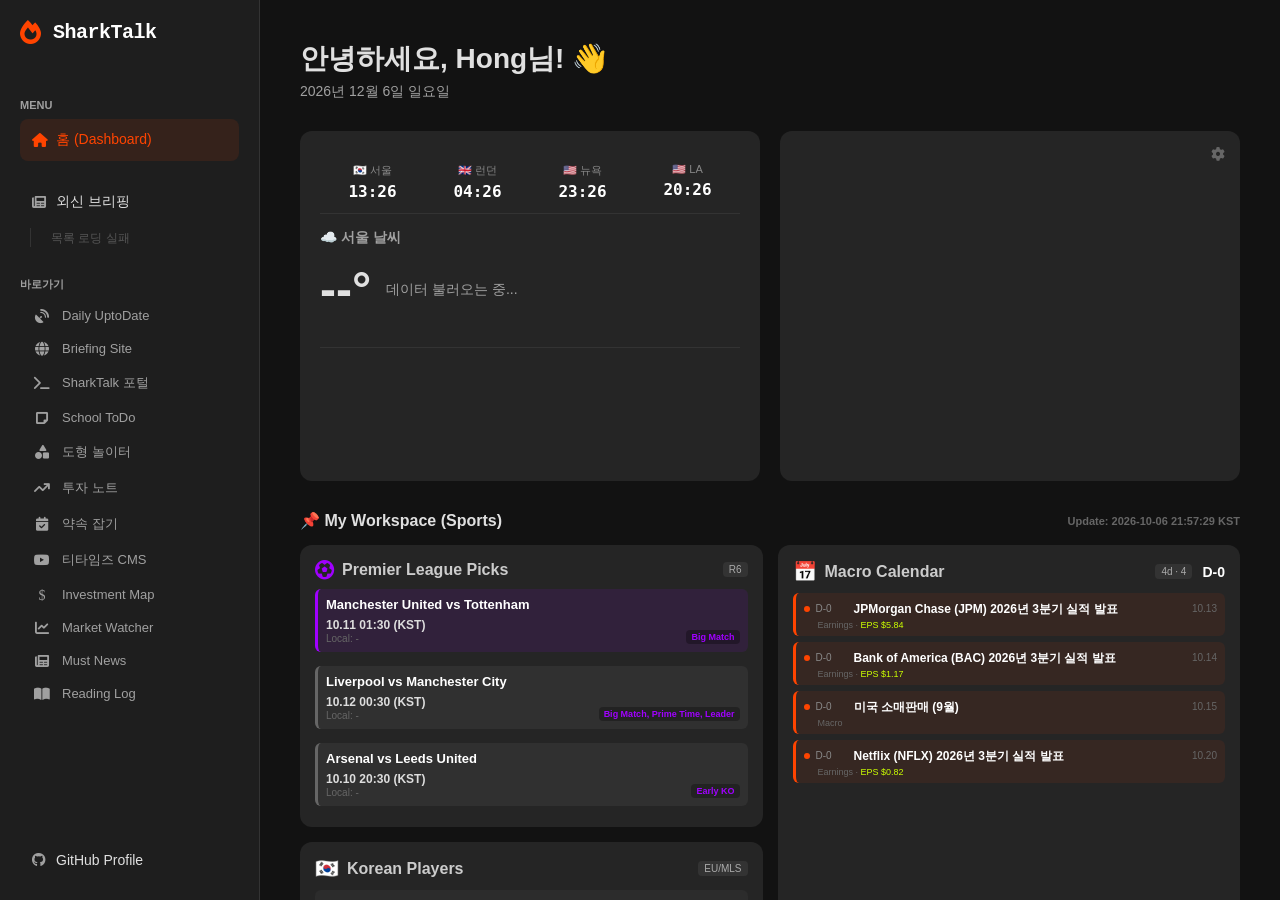
==== index.html @ 75660e95 "Outlook·LinkedIn 을 사이드바 바로가기에서 Quick Links 로 (LinkedIn 맨 앞, Outlook 은 지메일 앞) — 저장된 목록에도 한 번 넣어 줌 Co-" ====
<!DOCTYPE html>
<html lang="ko">
<head>
    <meta charset="UTF-8">
    <meta name="viewport" content="width=device-width, initial-scale=1.0">
    <title>SharkTalk Dashboard</title>
    <link rel="manifest" href="/manifest.json">
    <meta name="theme-color" content="#121212">
    <meta name="apple-mobile-web-app-capable" content="yes">
    <meta name="apple-mobile-web-app-status-bar-style" content="black-translucent">
    <meta name="apple-mobile-web-app-title" content="Dashboard">
    <link rel="apple-touch-icon" href="/icons/icon-192.png">
    <link href="https://cdnjs.cloudflare.com/ajax/libs/font-awesome/6.0.0/css/all.min.css" rel="stylesheet">
    <style>
        :root {
            --sidebar-width: 260px;
            --bg-color: #121212;
            --sidebar-bg: #1e1e1e;
            --card-bg: #252525;
            --accent-color: #ff4400;
            --text-main: #e0e0e0;
            --text-sub: #a0a0a0;
            --border-color: #333;
        }
        body { margin: 0; padding: 0; font-family: -apple-system, BlinkMacSystemFont, "Segoe UI", Roboto, Arial, sans-serif; background-color: var(--bg-color); color: var(--text-main); height: 100vh; display: flex; overflow: hidden; }
        .mobile-header { display: none; align-items: center; justify-content: space-between; padding: 15px 20px; background-color: var(--sidebar-bg); border-bottom: 1px solid var(--border-color); position: fixed; top: 0; left: 0; right: 0; z-index: 100; height: 60px; box-sizing: border-box; }
        .mobile-brand { font-weight: bold; font-size: 18px; color: white; display:flex; align-items:center; gap:10px;}
        .hamburger-btn { font-size: 24px; cursor: pointer; color: var(--text-main); background:none; border:none;}
        .sidebar { width: var(--sidebar-width); background-color: var(--sidebar-bg); border-right: 1px solid var(--border-color); display: flex; flex-direction: column; padding: 20px; box-sizing: border-box; flex-shrink: 0; z-index: 1000; transition: left 0.3s ease-in-out; overflow-y: auto; }
        .sidebar-close-btn { display: none; position: absolute; top: 15px; right: 15px; font-size: 24px; cursor: pointer; color: #666; }
        .logo-area { font-size: 20px; font-weight: bold; color: white; margin-bottom: 40px; display: flex; align-items: center; gap: 12px; cursor: pointer; }
        .logo-icon { color: var(--accent-color); font-size: 1.2em; }
        .brand-text { font-family: 'Consolas', 'Monaco', 'Courier New', monospace; letter-spacing: -0.5px; }
        .menu-label { font-size: 11px; color: var(--text-sub); text-transform: uppercase; margin-bottom: 8px; margin-top: 15px; font-weight: 600; }
        .nav-item { display: flex; align-items: center; padding: 12px; color: var(--text-main); text-decoration: none; border-radius: 8px; transition: background 0.2s; cursor: pointer; font-size: 14px; }
        .nav-item:hover { background-color: rgba(255, 255, 255, 0.05); color: white; }
        .nav-item i { width: 24px; color: var(--text-sub); }
        .nav-item.active { background-color: rgba(255, 68, 0, 0.1); color: var(--accent-color); }
        .nav-item.active i { color: var(--accent-color); }
        .submenu { margin-left: 10px; padding-left: 10px; border-left: 1px solid #333; margin-top: 5px; margin-bottom: 15px; max-height: 280px; overflow-y: auto; }
        .submenu-item { cursor: pointer; padding: 6px 8px; display:flex; justify-content:space-between; align-items:center; }
        .submenu-item:hover { background: rgba(255,255,255,0.05); border-radius: 4px; }
        .month-folder { margin-bottom: 4px; }
        .month-header:hover { background: rgba(255,255,255,0.08) !important; }
        .shortcut-item { display: flex; align-items: center; padding: 8px 12px; color: var(--text-sub); text-decoration: none; border-radius: 6px; transition: all 0.2s; font-size: 13px; gap: 10px; }
        .shortcut-item:hover { background-color: rgba(255, 255, 255, 0.05); color: white; }
        .shortcut-item i { font-size: 14px; width: 20px; text-align: center; }
        .main-content { flex: 1; position: relative; background-color: var(--bg-color); overflow: hidden; display: flex; flex-direction: column; }
        #dashboard-view { padding: 40px; flex: 1; overflow-y: auto; box-sizing: border-box; }
        #briefing-view { display: none; width: 100%; height: 100%; background-color: #fff; }
        iframe { width: 100%; height: 100%; border: none; display: block; }
        .overlay { display: none; position: fixed; top: 0; left: 0; right: 0; bottom: 0; background: rgba(0,0,0,0.5); z-index: 999; backdrop-filter: blur(2px); }
        .header { margin-bottom: 30px; }
        .welcome-msg h1 { margin: 0; font-size: 28px; font-weight: 600; }
        .welcome-msg p { margin: 5px 0 0; color: var(--text-sub); font-size: 14px; }
        .dashboard-grid { display: grid; grid-template-columns: 1fr 1fr; gap: 20px; margin-bottom: 30px; }
        .card { background-color: var(--card-bg); border-radius: 12px; padding: 20px; min-height: 350px; box-sizing: border-box; }
        .card-header { display: flex; justify-content: space-between; align-items: center; margin-bottom: 15px; }
        .card-title { font-weight: bold; font-size: 14px; color: var(--text-sub); }
        .sport-title-link { text-decoration: none; color: #ccc; font-weight: bold; transition: all 0.2s; }
        .sport-title-link:hover { color: var(--accent-color); text-decoration: underline; }
        .sports-grid { display: grid; grid-template-columns: 1fr 1fr; gap: 15px; }
        .sport-card { background-color: var(--card-bg); border-radius: 12px; padding: 15px; }
        .sport-header { display: flex; justify-content: space-between; align-items: center; }
        .loading-text { color: #555; font-style: italic; font-size: 13px; }
        .overseas-player-row { display:grid; grid-template-columns:70px minmax(110px, 150px) minmax(140px, 1fr) 105px 120px; gap:8px; align-items:center; padding:7px 8px; border-radius:4px; background:rgba(255,255,255,0.02); font-size:11px; }
        .weather-info { display: flex; align-items: center; gap: 15px; margin-bottom: 15px; }
        .temp-big { font-size: 48px; font-weight: bold; }
        .weather-desc { font-size: 14px; color: var(--text-sub); }
        .hourly-forecast { display: flex; justify-content: space-between; margin-top: 10px; }
        .hourly-item { display: flex; flex-direction: column; align-items: center; gap: 6px; flex:1; }
        .world-clock { display: flex; justify-content: space-between; padding: 12px 0; border-bottom: 1px solid #333; margin-bottom: 15px; }
        .clock-item { text-align: center; flex: 1; }
        .clock-city { font-size: 11px; color: #888; margin-bottom: 4px; }
        .clock-time { font-size: 16px; font-weight: bold; color: #fff; font-family: 'Consolas', monospace; }
        .modal-overlay { display: none; position: fixed; top: 0; left: 0; right: 0; bottom: 0; background: rgba(0,0,0,0.7); z-index: 2000; justify-content: center; align-items: center; }
        .modal-content { background: var(--card-bg); border-radius: 12px; padding: 25px; width: 90%; max-width: 450px; max-height: 80vh; overflow-y: auto; }
        .modal-header { display: flex; justify-content: space-between; align-items: center; margin-bottom: 20px; }
        .modal-title { font-size: 18px; font-weight: bold; color: white; }
        .modal-close { background: none; border: none; color: #888; font-size: 24px; cursor: pointer; }
        .modal-close:hover { color: white; }
        .stock-list-item { display: flex; align-items: center; padding: 10px; background: rgba(255,255,255,0.05); border-radius: 6px; margin-bottom: 8px; gap: 8px; transition: background 0.15s; }
        .stock-list-item.dragging { opacity: 0.4; background: rgba(255,68,0,0.1); }
        .stock-list-item.drag-over { border-top: 2px solid var(--accent-color); }
        .stock-list-item span { font-size: 13px; flex: 1; }
        .stock-drag-handle { cursor: grab; color: #555; font-size: 14px; padding: 2px 4px; }
        .stock-drag-handle:active { cursor: grabbing; }
        .stock-move-btn { background: none; border: none; color: #666; cursor: pointer; font-size: 13px; padding: 2px 5px; }
        .stock-move-btn:hover { color: white; }
        .stock-move-btn:disabled { color: #333; cursor: default; }
        .stock-delete-btn { background: #e74c3c; border: none; color: white; padding: 4px 10px; border-radius: 4px; cursor: pointer; font-size: 11px; }
        .stock-delete-btn:hover { background: #c0392b; }
        .stock-add-form { display: flex; gap: 8px; margin-top: 15px; }
        .stock-add-form input { flex: 1; padding: 10px; border: 1px solid #444; border-radius: 6px; background: #333; color: white; font-size: 13px; }
        .stock-add-form input::placeholder { color: #666; }
        .stock-add-btn { background: var(--accent-color); border: none; color: white; padding: 10px 15px; border-radius: 6px; cursor: pointer; font-size: 13px; }
        .stock-add-btn:hover { background: #e03d00; }
        .stock-hint { font-size: 11px; color: #666; margin-top: 10px; line-height: 1.5; }
        .modal-actions { display: flex; justify-content: flex-end; gap: 10px; margin-top: 20px; }
        .btn-save { background: #27ae60; border: none; color: white; padding: 10px 20px; border-radius: 6px; cursor: pointer; }
        .btn-save:hover { background: #219a52; }
        .btn-cancel { background: #555; border: none; color: white; padding: 10px 20px; border-radius: 6px; cursor: pointer; }
        .btn-cancel:hover { background: #666; }
        .stock-edit-btn { background: none; border: none; color: #666; cursor: pointer; font-size: 14px; padding: 5px; }
        .stock-edit-btn:hover { color: var(--accent-color); }
        @media (max-width: 768px) {
            body { flex-direction: column; }
            .mobile-header { display: flex; }
            .sidebar { position: fixed; top: 0; left: -100%; height: 100%; width: 280px; box-shadow: 2px 0 10px rgba(0,0,0,0.5); padding-top: 60px; }
            .sidebar.active { left: 0; }
            .sidebar-close-btn { display: block; }
            .logo-area { display: none; }
            .main-content { margin-top: 60px; padding-top: 0; }
            #dashboard-view { padding: 14px; }
            .header { margin-bottom: 16px; }
            .welcome-msg h1 { font-size: 20px; }
            .welcome-msg p { font-size: 12px; }
            .dashboard-grid { grid-template-columns: 1fr !important; gap: 14px; margin-bottom: 20px; }
            .sports-grid { grid-template-columns: 1fr !important; gap: 10px; }
            .card { min-height: auto; padding: 14px; }
            .sport-card { padding: 12px; }
            .overseas-player-row { grid-template-columns:65px minmax(0, 1fr) auto; gap:4px 8px; align-items:start; }
            .overseas-competition { overflow:hidden; text-overflow:ellipsis; white-space:nowrap; }
            .overseas-opponent { grid-column:2 / 4; }
            .overseas-match-time { grid-column:2; }
            .overseas-stat { grid-column:3; grid-row:3; }
            .temp-big { font-size: 36px; }
            .weather-desc { font-size: 12px; }
            .world-clock { padding: 8px 0; margin-bottom: 10px; }
            .clock-time { font-size: 14px; }
            .clock-city { font-size: 10px; }
            .hourly-item span { font-size: 10px !important; }
            .hourly-item i { font-size: 14px !important; }
            #tradingview-container { min-height: 320px; }
            .modal-content { width: 95%; padding: 18px; }
            .stock-list-item { padding: 8px; font-size: 12px; }
            .stock-add-form input { padding: 8px; font-size: 12px; }
            .stock-add-form { flex-wrap: wrap; }
            .stock-hint { font-size: 10px; }
        }
    </style>
</head>
<body>
    <div class="mobile-header">
        <a href="./" class="mobile-brand" style="text-decoration:none;"><i class="fas fa-fire" style="color:var(--accent-color);"></i> SharkTalk</a>
        <button class="hamburger-btn" onclick="toggleSidebar()"><i class="fas fa-bars"></i></button>
    </div>
    <div id="sidebar-overlay" class="overlay" onclick="toggleSidebar()"></div>

    <nav class="sidebar" id="mySidebar">
        <span class="sidebar-close-btn" onclick="toggleSidebar()">&times;</span>
        <a href="./" class="logo-area" style="text-decoration: none;">
            <i class="fas fa-fire logo-icon"></i>
            <span class="brand-text">SharkTalk</span>
        </a>
        <div class="menu-label">MENU</div>
        <div id="nav-home" class="nav-item active" onclick="showHome()">
            <i class="fas fa-home"></i><span>홈 (Dashboard)</span>
        </div>
        <div style="margin-top: 20px;">
            <div class="nav-item"><i class="fas fa-newspaper"></i><span>외신 브리핑</span></div>
            <div id="briefing-menu" class="submenu"><span style="color:#555; font-size:12px; padding:10px;">Loading...</span></div>
        </div>
        <div class="menu-label">바로가기</div>
        <div style="display: flex; flex-direction: column; gap: 2px;">
            <a href="https://signal.sharktalk.co.kr/front.html" target="_blank" class="shortcut-item"><i class="fas fa-satellite-dish"></i><span>Daily UptoDate</span></a>
            <a href="https://news.sharktalk.co.kr/" target="_blank" class="shortcut-item"><i class="fas fa-globe"></i><span>Briefing Site</span></a>
            <a href="https://sharktalk.co.kr/" target="_blank" class="shortcut-item"><i class="fas fa-terminal"></i><span>SharkTalk 포털</span></a>
            <a href="https://hong4137.github.io/schooltodo" target="_blank" class="shortcut-item"><i class="fas fa-sticky-note"></i><span>School ToDo</span></a>
            <a href="https://shape.sharktalk.co.kr/" target="_blank" class="shortcut-item"><i class="fas fa-shapes"></i><span>도형 놀이터</span></a>
            <a href="https://cio.sharktalk.co.kr/" target="_blank" class="shortcut-item"><i class="fas fa-arrow-trend-up"></i><span>투자 노트</span></a>
            <a href="https://when.sharktalk.co.kr/" target="_blank" class="shortcut-item"><i class="fas fa-calendar-check"></i><span>약속 잡기</span></a>
            <a href="https://ttimesvibe.github.io/main/" target="_blank" class="shortcut-item"><i class="fab fa-youtube"></i><span>티타임즈 CMS</span></a>
            <a href="https://map.sharktalk.co.kr/" target="_blank" class="shortcut-item"><i class="fab fa-usd"></i><span>Investment Map</span></a>
            <a href="https://ndx.sharktalk.co.kr/" target="_blank" class="shortcut-item"><i class="fas fa-chart-line"></i><span>Market Watcher</span></a>
            <a href="https://must.sharktalk.co.kr/" target="_blank" class="shortcut-item"><i class="fas fa-newspaper"></i><span>Must News</span></a>
            <a href="https://kid.sharktalk.co.kr/" target="_blank" class="shortcut-item"><i class="fas fa-book-open"></i><span>Reading Log</span></a>
        </div>
        <div style="margin-top: auto; padding-top: 20px;">
            <a href="https://github.com/hong4137" target="_blank" class="nav-item"><i class="fab fa-github"></i><span>GitHub Profile</span></a>
        </div>
    </nav>

    <main class="main-content">
        <div id="dashboard-view">
            <header class="header">
                <div class="welcome-msg">
                    <h1>안녕하세요, Hong님! 👋</h1>
                    <p id="current-date">오늘 날짜 로딩중...</p>
                </div>
            </header>
            <div class="dashboard-grid">
                <div class="card" style="display: flex; flex-direction: column;">
                    <div class="world-clock" id="world-clock">
                        <div class="clock-item"><div class="clock-city">🇰🇷 서울</div><div class="clock-time" id="clock-seoul">--:--</div></div>
                        <div class="clock-item"><div class="clock-city">🇬🇧 런던</div><div class="clock-time" id="clock-london">--:--</div></div>
                        <div class="clock-item"><div class="clock-city">🇺🇸 뉴욕</div><div class="clock-time" id="clock-newyork">--:--</div></div>
                        <div class="clock-item"><div class="clock-city">🇺🇸 LA</div><div class="clock-time" id="clock-la">--:--</div></div>
                    </div>
                    <div style="flex: 1;">
                        <div class="card-header"><span class="card-title">☁️ 서울 날씨</span></div>
                        <div class="weather-info" id="weather-widget"><div class="temp-big">--°</div><div class="weather-desc">데이터 불러오는 중...</div></div>
                        <div id="hourly-forecast-container" class="hourly-forecast"></div>
                        <div style="border-top: 1px solid #333; margin: 15px 0;"></div>
                        <div id="weekly-forecast-container" style="display: flex; justify-content: space-between; text-align: center;"></div>
                    </div>
                </div>
                <div class="card" style="padding: 0; overflow: hidden; position: relative;">
                    <button class="stock-edit-btn" onclick="openStockModal()" style="position: absolute; top: 10px; right: 10px; z-index: 10;"><i class="fas fa-cog"></i></button>
                    <div id="tradingview-container" class="tradingview-widget-container"></div>
                </div>
            </div>
            <div style="margin-bottom: 15px; font-weight:bold; display:flex; justify-content:space-between; align-items:center;">
                <span>📌 My Workspace (Sports)</span>
                <span style="font-size:11px; color:#666;" id="update-time">업데이트: --:--</span>
            </div>
            <div class="sports-grid">
                <div style="display:flex; flex-direction:column; gap:15px;">
                    <div class="sport-card">
                        <div class="sport-header">
                            <div style="display:flex; align-items:center; gap:8px;"><i class="fas fa-futbol" style="color:#a000ff; font-size: 1.2rem;"></i><a href="https://www.premierleague.com" target="_blank" class="sport-title-link">Premier League Picks</a></div>
                            <span id="epl-badge" style="font-size:10px; background:#333; padding:2px 6px; border-radius:4px; color:#aaa;">R20</span>
                        </div>
                        <div id="epl-content" style="margin-top: 10px; display: flex; flex-direction: column; gap: 8px;"><div class="loading-text">Analyzing...</div></div>
                    </div>
                    <div class="sport-card">
                        <div class="sport-header">
                            <div style="display:flex; align-items:center; gap:8px;"><span style="font-size: 1.2rem;">🇰🇷</span><span class="sport-title-link" style="cursor:default;">Korean Players</span></div>
                            <span id="korean-players-badge" style="font-size:10px; background:#333; padding:2px 6px; border-radius:4px; color:#aaa;">EU/MLS</span>
                        </div>
                        <div id="korean-players-content" style="margin-top: 10px; display: flex; flex-direction: column; gap: 6px;"><div class="loading-text">Loading...</div></div>
                    </div>
                </div>
<!-- @disabled:worldcup START — 월드컵 종료로 비활성화. 다음 대회 시 주석 해제.
                <div class="sport-card">
                    <div class="sport-header">
                        <div style="display:flex; align-items:center; gap:8px;"><span style="font-size: 1.2rem;">🏆</span><a href="https://www.fifa.com/fifaplus/en/tournaments/mens/worldcup/canadamexicousa2026" target="_blank" class="sport-title-link">2026 FIFA World Cup</a></div>
                        <span id="worldcup-badge" style="font-size:10px; background:#333; padding:2px 6px; border-radius:4px; color:#aaa;">Group Stage</span>
                    </div>
                    <div id="worldcup-content" style="margin-top: 10px; display: flex; flex-direction: column; gap: 8px;"><div class="loading-text">Loading...</div></div>
                </div>
@disabled:worldcup END -->
<!-- @disabled:nba-warriors START — NBA 정규시즌 종료 후 비활성화. 시즌 복귀 시 주석 해제하여 부활.
                <div class="sport-card">
                    <div class="sport-header">
                        <div style="display:flex; align-items:center; gap:8px;"><i class="fas fa-basketball-ball" style="color:#ffae00; font-size: 1.2rem;"></i><a href="https://www.nba.com/warriors" target="_blank" class="sport-title-link">GS Warriors</a></div>
                        <div style="display:flex; align-items:center; gap:10px;"><a href="https://www.nba.com/standings" target="_blank" style="font-size:12px; color:#888; text-decoration:none; display:flex; align-items:center; gap:4px;"><span>📊</span><span>Standings</span></a><div id="nba-record" style="font-size:14px; font-weight:bold; color:white;">-</div></div>
                    </div>
                    <div id="nba-content" style="margin-top: 10px; display: flex; flex-direction: column; gap: 8px;"><div class="loading-text">Loading...</div></div>
                </div>
@disabled:nba-warriors END -->
                <div class="sport-card">
                    <div class="sport-header">
                        <div style="display:flex; align-items:center; gap:8px;"><span style="font-size: 1.2rem;">📅</span><a href="https://www.investing.com/economic-calendar/" target="_blank" class="sport-title-link">Macro Calendar</a></div>
                        <div style="display:flex; align-items:center; gap:10px;"><span id="macro-badge" style="font-size:10px; background:#333; padding:2px 6px; border-radius:4px; color:#aaa;">7d</span><div id="macro-next" style="font-size:14px; font-weight:bold; color:white;">-</div></div>
                    </div>
                    <div id="macro-content" style="margin-top: 10px; display: flex; flex-direction: column; gap: 6px;"><div class="loading-text">Loading...</div></div>
                </div>
                <div class="sport-card">
                    <div class="sport-header">
                        <div style="display:flex; align-items:center; gap:8px;"><span style="color:#ccff00; font-size: 1.2rem;">🎾</span><a href="https://www.google.com/search?gs_ssp=eJzj4tVP1zc0TDM1MLI0qiwzYPRiT8xJTixKrAIAT2sG9g&q=alcaraz&rlz=1C1FKPE_koKR997KR997&oq=alc&gs_lcrp=EgZjaHJvbWUqDAgBEC4YJxiABBiKBTIJCAAQRRg5GIAEMgwIARAuGCcYgAQYigUyBwgCEAAYgAQyBggDEEUYPDIGCAQQRRg8MgYIBRBFGDwyBggGEEUYPDIGCAcQRRg80gEIMjA3MGowajeoAgCwAgA&sourceid=chrome&ie=UTF-8" target="_blank" class="sport-title-link">Carlos Alcaraz</a></div>
                        <span id="tennis-status" style="font-size:10px; background:#333; padding:2px 6px; border-radius:4px; color:#aaa;">-</span>
                    </div>
                    <div id="tennis-content" style="text-align: center; margin-top: 15px;"><div class="loading-text">Loading...</div></div>
                </div>
                <div class="sport-card">
                    <div class="sport-header">
                        <div style="display:flex; align-items:center; gap:8px;"><i class="fas fa-flag-checkered" style="color:#e10600; font-size: 1.2rem;"></i><a href="https://www.formula1.com" target="_blank" class="sport-title-link">Formula 1</a></div>
                        <span id="f1-badge" style="font-size:10px; background:#333; padding:2px 6px; border-radius:4px; color:#aaa;">Next GP</span>
                    </div>
                    <div id="f1-content" style="margin-top: 10px;"><div class="loading-text">Loading...</div></div>
                </div>
                <div class="sport-card" style="grid-column:1 / -1;">
                    <div id="overseas-header" class="sport-header" role="button" tabindex="0" aria-expanded="false" style="cursor:pointer;" onclick="toggleOverseasDetail()" onkeydown="if(event.key === 'Enter' || event.key === ' '){ event.preventDefault(); toggleOverseasDetail(); }">
                        <div style="display:flex; align-items:center; gap:8px;"><span style="font-size:1.2rem;">🌍</span><span class="sport-title-link" style="cursor:default;">해외파 코리안리거 돋보기</span></div>
                        <span id="overseas-toggle-icon" style="font-size:11px; color:#666;">▾ 상세보기</span>
                    </div>
                    <div id="overseas-summary" style="margin-top:10px;"><div class="loading-text">Loading...</div></div>
                    <div id="overseas-detail" style="display:none; margin-top:10px;">
                        <div id="overseas-hot-issues" style="display:flex; flex-direction:column; gap:8px;"></div>
                        <div id="overseas-players" style="margin-top:12px; display:flex; flex-direction:column; gap:4px;"></div>
                    </div>
                </div>
            </div>
            <div style="margin-top: 25px;">
                <div style="display:flex; justify-content:space-between; align-items:center; margin-bottom: 12px;">
                    <span style="font-weight:bold;">🔗 Quick Links</span>
                    <button class="stock-edit-btn" onclick="openLinksModal()"><i class="fas fa-cog"></i></button>
                </div>
                <div id="quick-links-container" style="display: flex; flex-wrap: wrap; gap: 10px;"></div>
            </div>
            <div style="text-align: center; padding: 30px 0 20px; color: #333; font-size: 11px; letter-spacing: 0.5px;">Jae's Dashboard · hong4137.github.io</div>
        </div>
        <div id="briefing-view"><iframe id="content-frame" src=""></iframe></div>
    </main>

    <div id="stock-modal" class="modal-overlay">
        <div class="modal-content">
            <div class="modal-header"><span class="modal-title">📈 주식 종목 편집</span><button class="modal-close" onclick="closeStockModal()">&times;</button></div>
            <div style="margin-bottom: 15px;"><div style="font-size: 12px; color: #888; margin-bottom: 10px;">현재 종목 (최대 6개)</div><div id="stock-list"></div></div>
            <div style="border-top: 1px solid #333; padding-top: 15px;">
                <div style="font-size: 12px; color: #888; margin-bottom: 10px;">종목 추가</div>
                <div class="stock-add-form"><input type="text" id="stock-symbol" placeholder="NASDAQ:AAPL"><input type="text" id="stock-name" placeholder="애플"><button class="stock-add-btn" onclick="addStock()">추가</button></div>
                <div class="stock-hint">💡 심볼 예시: NASDAQ:AAPL, NYSE:DIS, KRX:005930, FX_IDC:USDKRW</div>
            </div>
            <div class="modal-actions"><button class="btn-cancel" onclick="closeStockModal()">취소</button><button class="btn-save" onclick="saveStocks()">저장</button></div>
        </div>
    </div>

    <div id="links-modal" class="modal-overlay">
        <div class="modal-content">
            <div class="modal-header"><span class="modal-title">🔗 바로가기 편집</span><button class="modal-close" onclick="closeLinksModal()">&times;</button></div>
            <div style="margin-bottom: 15px;"><div style="font-size: 12px; color: #888; margin-bottom: 10px;">현재 바로가기</div><div id="links-list"></div></div>
            <div style="border-top: 1px solid #333; padding-top: 15px;">
                <div style="font-size: 12px; color: #888; margin-bottom: 10px;">바로가기 추가</div>
                <div class="stock-add-form"><input type="text" id="link-emoji" placeholder="🔗" style="max-width:50px; text-align:center;"><input type="text" id="link-name" placeholder="이름"><input type="text" id="link-url" placeholder="https://..."><button class="stock-add-btn" onclick="addLink()">추가</button></div>
            </div>
            <div class="modal-actions"><button class="btn-cancel" onclick="closeLinksModal()">취소</button><button class="btn-save" onclick="saveLinks()">저장</button></div>
        </div>
    </div>

    <script>
        const DEFAULT_STOCKS = [{ s: "NASDAQ:NVDA", d: "엔비디아" }, { s: "NASDAQ:MU", d: "마이크론" }, { s: "NASDAQ:TSLA", d: "테슬라" }, { s: "FX_IDC:USDKRW", d: "원달러 환율" }];
        let currentStocks = JSON.parse(localStorage.getItem('dashboard_stocks')) || DEFAULT_STOCKS;
        let tempStocks = [];

        const DEFAULT_LINKS = [
            { emoji: "💼", name: "LinkedIn", url: "https://www.linkedin.com/" },
            { emoji: "🟢", name: "수파베이스", url: "https://supabase.com/" },
            { emoji: "🟠", name: "클라우드플레어", url: "https://dash.cloudflare.com/" },
            { emoji: "🎬", name: "VOD 전달", url: "https://hong4137.github.io/mgmt-2026/" },
            { emoji: "🎫", name: "이벤터스", url: "https://event-us.kr/" },
            { emoji: "🤖", name: "챗GPT", url: "https://chatgpt.com/" },
            { emoji: "🧠", name: "클로드", url: "https://claude.ai" },
            { emoji: "🟩", name: "네이버", url: "https://www.naver.com/" },
            { emoji: "🔵", name: "다음", url: "https://www.daum.net/" },
            { emoji: "📧", name: "Outlook", url: "https://outlook.office.com/" },
            { emoji: "✉️", name: "지메일", url: "https://mail.google.com/" }
        ];
        let currentLinks = JSON.parse(localStorage.getItem('dashboard_links')) || DEFAULT_LINKS;
        // 2026-10-07 사이드바 바로가기의 LinkedIn·Outlook 을 Quick Links 로 옮김.
        // 이미 편집해 저장한 목록에도 한 번만 넣어 준다 (LinkedIn 은 맨 앞, Outlook 은 지메일 앞 — 없으면 맨 뒤)
        try {
            if (localStorage.getItem('dashboard_links') && !localStorage.getItem('dashboard_links_mig_20261007')) {
                const has = (frag) => currentLinks.some(l => (l.url || '').includes(frag));
                if (!has('linkedin.com')) currentLinks.unshift({ emoji: "💼", name: "LinkedIn", url: "https://www.linkedin.com/" });
                if (!has('outlook.office.com')) {
                    const gi = currentLinks.findIndex(l => (l.url || '').includes('mail.google.com'));
                    const ol = { emoji: "📧", name: "Outlook", url: "https://outlook.office.com/" };
                    if (gi >= 0) currentLinks.splice(gi, 0, ol); else currentLinks.push(ol);
                }
                localStorage.setItem('dashboard_links', JSON.stringify(currentLinks));
                localStorage.setItem('dashboard_links_mig_20261007', '1');
            }
        } catch (e) { /* 저장소를 못 쓰면 기본 목록 그대로 */ }
        let tempLinks = [];

        function renderQuickLinks() {
            const c = document.getElementById('quick-links-container');
            if (!currentLinks.length) { c.innerHTML = '<span style="color:#555; font-size:12px;">바로가기가 없습니다.</span>'; return; }
            c.innerHTML = currentLinks.map(l => `<a href="${l.url}" target="_blank" style="display:flex; align-items:center; gap:6px; padding:8px 14px; background:var(--card-bg); border-radius:8px; text-decoration:none; color:var(--text-main); font-size:13px; transition:background 0.2s;" onmouseover="this.style.background='rgba(255,255,255,0.08)'" onmouseout="this.style.background='var(--card-bg)'">${l.emoji} ${l.name}</a>`).join('');
        }
        function openLinksModal() { tempLinks = JSON.parse(JSON.stringify(currentLinks)); renderLinksList(); document.getElementById('links-modal').style.display = 'flex'; }
        function closeLinksModal() { document.getElementById('links-modal').style.display = 'none'; }
        function renderLinksList() {
            const l = document.getElementById('links-list');
            if (!tempLinks.length) { l.innerHTML = '<div style="color:#666; font-size:12px; padding:10px;">바로가기가 없습니다.</div>'; return; }
            l.innerHTML = tempLinks.map((lk, i) => `<div class="stock-list-item" draggable="true" data-lidx="${i}" ondragstart="linkDragStart(event)" ondragover="dragOver(event)" ondragenter="linkDragEnter(event)" ondragleave="dragLeave(event)" ondrop="linkDrop(event)" ondragend="linkDragEnd(event)"><span class="stock-drag-handle"><i class="fas fa-grip-vertical"></i></span><span style="flex:1;">${lk.emoji} ${lk.name} <span style="color:#555; font-size:11px;">${lk.url.replace('https://','').substring(0,25)}...</span></span><button class="stock-move-btn" onclick="moveLink(${i},-1)" ${i===0?'disabled':''}><i class="fas fa-chevron-up"></i></button><button class="stock-move-btn" onclick="moveLink(${i},1)" ${i===tempLinks.length-1?'disabled':''}><i class="fas fa-chevron-down"></i></button><button class="stock-delete-btn" onclick="removeLink(${i})">삭제</button></div>`).join('');
        }
        function moveLink(i,dir) { const j=i+dir; if(j<0||j>=tempLinks.length) return; [tempLinks[i],tempLinks[j]]=[tempLinks[j],tempLinks[i]]; renderLinksList(); }
        let linkDragIdx=null;
        function linkDragStart(e) { linkDragIdx=+e.currentTarget.dataset.lidx; e.currentTarget.classList.add('dragging'); e.dataTransfer.effectAllowed='move'; }
        function linkDragEnter(e) { e.preventDefault(); if(+e.currentTarget.dataset.lidx!==linkDragIdx) e.currentTarget.classList.add('drag-over'); }
        function linkDrop(e) { e.preventDefault(); const to=+e.currentTarget.dataset.lidx; if(linkDragIdx!==null&&linkDragIdx!==to) { const item=tempLinks.splice(linkDragIdx,1)[0]; tempLinks.splice(to,0,item); renderLinksList(); } e.currentTarget.classList.remove('drag-over'); }
        function linkDragEnd(e) { e.currentTarget.classList.remove('dragging'); document.querySelectorAll('.stock-list-item').forEach(el=>el.classList.remove('drag-over')); linkDragIdx=null; }
        function addLink() { const emoji = document.getElementById('link-emoji').value.trim() || '🔗'; const name = document.getElementById('link-name').value.trim(); const url = document.getElementById('link-url').value.trim(); if (!name || !url) { alert('이름과 URL을 모두 입력해주세요.'); return; } tempLinks.push({ emoji, name, url }); renderLinksList(); document.getElementById('link-emoji').value = ''; document.getElementById('link-name').value = ''; document.getElementById('link-url').value = ''; }
        function removeLink(i) { tempLinks.splice(i, 1); renderLinksList(); }
        function saveLinks() { currentLinks = JSON.parse(JSON.stringify(tempLinks)); localStorage.setItem('dashboard_links', JSON.stringify(currentLinks)); closeLinksModal(); renderQuickLinks(); }

        function toggleSidebar() { const sidebar = document.getElementById('mySidebar'); const overlay = document.getElementById('sidebar-overlay'); sidebar.classList.toggle('active'); overlay.style.display = sidebar.classList.contains('active') ? 'block' : 'none'; }
        function showHome() { document.getElementById('dashboard-view').style.display = 'block'; document.getElementById('briefing-view').style.display = 'none'; document.getElementById('nav-home').classList.add('active'); document.getElementById('content-frame').src = ""; if(window.innerWidth <= 768) toggleSidebar(); }
        function openBriefing(url) { document.getElementById('dashboard-view').style.display = 'none'; document.getElementById('briefing-view').style.display = 'block'; document.getElementById('content-frame').src = url; document.getElementById('nav-home').classList.remove('active'); if(window.innerWidth <= 768) toggleSidebar(); }

        function updateWorldClock() {
            const tz = { 'clock-seoul': 'Asia/Seoul', 'clock-london': 'Europe/London', 'clock-newyork': 'America/New_York', 'clock-la': 'America/Los_Angeles' };
            const now = new Date();
            for (const [id, zone] of Object.entries(tz)) { document.getElementById(id).textContent = now.toLocaleTimeString('ko-KR', { timeZone: zone, hour: '2-digit', minute: '2-digit', hour12: false }); }
        }

        function loadTradingViewWidget() {
            const c = document.getElementById('tradingview-container'); c.innerHTML = '<div class="tradingview-widget-container__widget"></div>';
            const s = document.createElement('script'); s.type = 'text/javascript'; s.src = 'https://s3.tradingview.com/external-embedding/embed-widget-market-overview.js'; s.async = true;
            s.innerHTML = JSON.stringify({ "colorTheme": "dark", "dateRange": "12M", "showChart": true, "locale": "kr", "largeChartUrl": "", "isTransparent": true, "showSymbolLogo": true, "width": "100%", "height": "400", "tabs": [{ "title": "관심 종목", "symbols": currentStocks }] });
            c.appendChild(s);
        }

        function openStockModal() { tempStocks = [...currentStocks]; renderStockList(); document.getElementById('stock-modal').style.display = 'flex'; }
        function closeStockModal() { document.getElementById('stock-modal').style.display = 'none'; document.getElementById('stock-symbol').value = ''; document.getElementById('stock-name').value = ''; }
        function renderStockList() { const l = document.getElementById('stock-list'); if (tempStocks.length === 0) { l.innerHTML = '<div style="color:#666; font-size:12px; padding:10px;">종목이 없습니다.</div>'; return; } l.innerHTML = tempStocks.map((s, i) => `<div class="stock-list-item" draggable="true" data-idx="${i}" ondragstart="dragStart(event)" ondragover="dragOver(event)" ondragenter="dragEnter(event)" ondragleave="dragLeave(event)" ondrop="dropItem(event)" ondragend="dragEnd(event)"><span class="stock-drag-handle" title="드래그하여 순서 변경"><i class="fas fa-grip-vertical"></i></span><span>${s.s} - ${s.d}</span><button class="stock-move-btn" onclick="moveStock(${i},-1)" ${i===0?'disabled':''}><i class="fas fa-chevron-up"></i></button><button class="stock-move-btn" onclick="moveStock(${i},1)" ${i===tempStocks.length-1?'disabled':''}><i class="fas fa-chevron-down"></i></button><button class="stock-delete-btn" onclick="removeStock(${i})">삭제</button></div>`).join(''); }
        function moveStock(i,dir) { const j=i+dir; if(j<0||j>=tempStocks.length) return; [tempStocks[i],tempStocks[j]]=[tempStocks[j],tempStocks[i]]; renderStockList(); }
        let dragIdx=null;
        function dragStart(e) { dragIdx=+e.currentTarget.dataset.idx; e.currentTarget.classList.add('dragging'); e.dataTransfer.effectAllowed='move'; }
        function dragOver(e) { e.preventDefault(); e.dataTransfer.dropEffect='move'; }
        function dragEnter(e) { e.preventDefault(); const el=e.currentTarget; if(+el.dataset.idx!==dragIdx) el.classList.add('drag-over'); }
        function dragLeave(e) { e.currentTarget.classList.remove('drag-over'); }
        function dropItem(e) { e.preventDefault(); const to=+e.currentTarget.dataset.idx; if(dragIdx!==null&&dragIdx!==to) { const item=tempStocks.splice(dragIdx,1)[0]; tempStocks.splice(to,0,item); renderStockList(); } e.currentTarget.classList.remove('drag-over'); }
        function dragEnd(e) { e.currentTarget.classList.remove('dragging'); document.querySelectorAll('.stock-list-item').forEach(el=>el.classList.remove('drag-over')); dragIdx=null; }
        function removeStock(i) { tempStocks.splice(i, 1); renderStockList(); }
        function addStock() { const sym = document.getElementById('stock-symbol').value.trim(); const nm = document.getElementById('stock-name').value.trim(); if (!sym || !nm) { alert('심볼과 이름을 모두 입력해주세요.'); return; } if (tempStocks.length >= 6) { alert('최대 6개까지 추가할 수 있습니다.'); return; } if (tempStocks.some(s => s.s === sym)) { alert('이미 추가된 종목입니다.'); return; } tempStocks.push({ s: sym, d: nm }); renderStockList(); document.getElementById('stock-symbol').value = ''; document.getElementById('stock-name').value = ''; }
        function saveStocks() { if (tempStocks.length === 0) { alert('최소 1개 이상의 종목이 필요합니다.'); return; } currentStocks = [...tempStocks]; localStorage.setItem('dashboard_stocks', JSON.stringify(currentStocks)); closeStockModal(); loadTradingViewWidget(); }

        async function loadBriefingMenu() {
            const mc = document.getElementById('briefing-menu');
            try {
                const r = await fetch('https://news.sharktalk.co.kr/list.json?v=' + Date.now()); if (!r.ok) throw new Error("fail"); const data = await r.json();
                const g = {}; data.forEach(item => { let ym = (item.date && /^\d{4}-\d{2}/.test(item.date)) ? item.date.substring(0, 7) : 'special'; if (!g[ym]) g[ym] = []; g[ym].push(item); });
                const sorted = Object.keys(g).sort((a, b) => { if (a === 'special') return -1; if (b === 'special') return 1; return b.localeCompare(a); });
                // 묶음 안은 날짜 내림차순 — list.json 순서를 믿지 않는다 (맨 처음 낸 weekly_2026-02-02 가 파일 맨 앞에 박혀 있어 특별판 첫 칸에 고정돼 보였다)
                const dkey = (it) => ((it.date || '').match(/\d{4}-\d{2}-\d{2}/) || [''])[0];
                Object.keys(g).forEach((k) => g[k].sort((a, b) => dkey(b).localeCompare(dkey(a))));
                let html = '';
                sorted.forEach((ym, mi) => {
                    const items = g[ym]; let dm; if (ym === 'special') { dm = '특별판'; } else { const [y, m] = ym.split('-'); const mn = ['', '1월', '2월', '3월', '4월', '5월', '6월', '7월', '8월', '9월', '10월', '11월', '12월']; dm = `${y}년 ${mn[parseInt(m)] || m + '월'}`; }
                    const exp = (ym !== 'special' && mi <= 1); const icon = ym === 'special' ? '⭐' : '📁';
                    html += `<div class="month-folder"><div class="month-header" onclick="toggleMonth(this)" style="display:flex; justify-content:space-between; align-items:center; padding:8px 10px; cursor:pointer; background:rgba(255,255,255,0.03); border-radius:4px; margin-bottom:2px;"><span style="color:#aaa; font-size:12px; font-weight:bold;">${icon} ${dm}</span><span style="color:#666; font-size:10px;">${items.length}개</span></div><div class="month-items" style="display:${exp ? 'block' : 'none'}; padding-left:8px;">`;
                    items.forEach(item => { let ds = (item.date && /^\d{4}-\d{2}-\d{2}/.test(item.date)) ? item.date.substring(5).replace('-', '.') : (item.date || ''); let ct = item.title.replace('외신 브리핑 | ', '').replace('외신 브리핑 - ', '').replace("Jae's Briefing - ", '').trim(); html += `<div class="submenu-item" onclick="openBriefing('${item.link}')"><span style="color:#ccc; font-size:12px; white-space:nowrap; overflow:hidden; text-overflow:ellipsis; max-width:130px;">${ct}</span><span style="color:#666; font-size:10px;">${ds}</span></div>`; });
                    html += `</div></div>`;
                });
                mc.innerHTML = html;
            } catch (e) { mc.innerHTML = '<span style="color:#555; padding:10px; font-size:12px;">목록 로딩 실패</span>'; }
        }
        function toggleMonth(h) { const items = h.nextElementSibling; items.style.display = items.style.display === 'none' ? 'block' : 'none'; }

        // =====================================================================
        // Macro Calendar 렌더링 함수 — 향후 7~14일 high-impact 매크로 이벤트
        // =====================================================================
        function renderMacroCard(payload) {
            const el = document.getElementById('macro-content');
            const badge = document.getElementById('macro-badge');
            const nextEl = document.getElementById('macro-next');
            if (!el) return;
            const events = (payload && payload.events) || [];
            if (events.length === 0) {
                el.innerHTML = '<div class="loading-text">No upcoming events</div>';
                if (badge) badge.innerText = '-';
                if (nextEl) nextEl.innerText = '-';
                return;
            }
            const today = new Date(); today.setHours(0,0,0,0);
            const catLabel = {
                fed_fomc: 'Fed', economic_data: 'Macro', earnings: 'Earnings',
                tech_conf: 'Tech', treasury_auction: 'Treasury',
                geopolitical: 'Geo', market_structure: 'Flow'
            };
            // 배지: 7d 윈도우 내 이벤트 수, 가장 임박한 D-day
            const within7 = events.filter(e => {
                const d = new Date(e.date); const days = Math.ceil((d - today)/86400000);
                return days >= 0 && days <= 7;
            });
            if (badge) badge.innerText = `${within7.length || events.length}d · ${events.length}`;
            const first = events[0];
            const firstDays = Math.max(0, Math.ceil((new Date(first.date) - today)/86400000));
            if (nextEl) nextEl.innerText = `D-${firstDays}`;

            let h = '';
            events.slice(0, 6).forEach(ev => {
                const d = new Date(ev.date);
                const days = Math.max(0, Math.ceil((d - today)/86400000));
                const isImp5 = ev.importance === 5;
                const dot = isImp5 ? '#ff4400' : '#ffae00';
                const bg = isImp5 ? 'background: rgba(255,68,0,0.08); border-left: 3px solid #ff4400;'
                                  : 'background: rgba(255,174,0,0.05); border-left: 3px solid #ffae00;';
                const dStr = `${d.getMonth()+1}.${d.getDate()}`;
                const cat = catLabel[ev.category] || ev.category || '';
                const cons = ev.consensus ? ` · <span style="color:#ccff00;">${ev.consensus}</span>` : '';
                const link = ev.source_url ? `<a href="${ev.source_url}" target="_blank" style="color:inherit; text-decoration:none;">` : '<span>';
                const linkClose = ev.source_url ? '</a>' : '</span>';
                h += `<div style="${bg} padding: 6px 8px; border-radius: 6px;">` +
                     `<div style="display:flex; justify-content:space-between; align-items:center; gap:8px;">` +
                       `<div style="display:flex; align-items:center; gap:6px; min-width:0; flex:1;">` +
                         `<span style="width:6px; height:6px; border-radius:50%; background:${dot}; flex-shrink:0;"></span>` +
                         `<span style="font-size:10px; color:#888; flex-shrink:0; width:32px;">D-${days}</span>` +
                         `${link}<span style="font-size:12px; color:white; font-weight:600; overflow:hidden; text-overflow:ellipsis; white-space:nowrap;">${ev.title || '-'}</span>${linkClose}` +
                       `</div>` +
                       `<span style="font-size:10px; color:#666; flex-shrink:0;">${dStr}</span>` +
                     `</div>` +
                     `<div style="font-size:9px; color:#666; margin-top:2px; padding-left:14px;">${cat}${cons}</div>` +
                     `</div>`;
            });
            el.innerHTML = h;
        }

        async function loadMacroCalendar() {
            try {
                const r = await fetch('./catalysts.json?v=' + Date.now());
                if (!r.ok) throw new Error('fail');
                const data = await r.json();
                renderMacroCard(data);
            } catch (e) {
                console.error('Macro Error:', e);
                const el = document.getElementById('macro-content');
                if (el) el.innerHTML = '<div class="loading-text">Data unavailable</div>';
            }
        }

        // =====================================================================
        // F1 렌더링 함수 (v2.5: 좌우 분할 - 순위 + 세부 스케줄)
        // =====================================================================
        function renderF1Card(f1) {
            const el = document.getElementById('f1-content');
            const badge = document.getElementById('f1-badge');
            if (!f1 || !el) return;

            const nr = f1.next_race || f1;
            const standings = f1.standings || [];
            const schedule = f1.schedule || [];

            // 배지 설정
            if (nr.status) badge.innerText = nr.status;
            else if (nr.round) badge.innerText = `R${nr.round}`;
            else badge.innerText = 'F1';

            // v1 호환: 기존 flat 구조 (next_race 없는 경우)
            if (!f1.next_race && !f1.standings) {
                el.innerHTML = `<div style="text-align:center;"><div style="font-size:13px; font-weight:bold; color:white; margin-bottom:4px;">${f1.name || '-'}</div><div style="font-size:14px; color:#e10600; font-weight:bold;">${f1.date || '-'}</div><div style="font-size:10px; color:#666; margin-top:4px;">${f1.circuit || '-'}</div></div>`;
                return;
            }

            // 팀 색상 매핑
            const teamColors = {
                'Mercedes': '#27F4D2', 'Ferrari': '#E8002D', 'McLaren': '#FF8000',
                'Red Bull': '#3671C6', 'Aston Martin': '#229971', 'Alpine': '#0093CC',
                'Williams': '#64C4FF', 'Racing Bulls': '#6692FF', 'Haas': '#B6BABD',
                'Audi': '#FF0000', 'Cadillac': '#FFD700',
            };

            // 왼쪽: 드라이버 순위 (Top 5, 포인트만)
            let standingsHtml = '';
            if (standings.length > 0) {
                standingsHtml = `<div style="font-size:10px; color:#666; margin-bottom:8px; text-transform:uppercase;">Standings</div>`;
                standings.slice(0, 5).forEach((d, i) => {
                    const tc = teamColors[d.team] || '#888';
                    const surname = (d.driver || '').split(' ').pop();
                    const posColor = i === 0 ? '#FFD700' : i === 1 ? '#C0C0C0' : i === 2 ? '#CD7F32' : '#888';
                    standingsHtml += `<div style="display:flex; align-items:center; gap:6px; padding:4px 0;">` +
                        `<span style="font-size:11px; color:${posColor}; width:12px; text-align:right; font-weight:bold;">${d.pos || i+1}</span>` +
                        `<span style="width:3px; height:14px; background:${tc}; border-radius:1px;"></span>` +
                        `<span style="font-size:12px; color:#ddd; flex:1;">${surname}</span>` +
                        `<span style="font-size:11px; color:#fff; font-weight:bold;">${d.points || 0}</span>` +
                    `</div>`;
                });
            } else {
                standingsHtml = `<div style="font-size:10px; color:#555; text-align:center; padding:10px 0;">시즌 순위 준비 중</div>`;
            }

            // 오른쪽: 세부 스케줄
            let scheduleHtml = '';
            if (schedule.length > 0) {
                const sprintTag = nr.sprint ? ' <span style="font-size:8px; background:#e10600; color:#fff; padding:1px 4px; border-radius:2px; vertical-align:middle;">SPRINT</span>' : '';
                scheduleHtml = `<div style="font-size:12px; font-weight:bold; color:white; margin-bottom:2px;">${nr.name || '-'}${sprintTag}</div>`;
                scheduleHtml += `<div style="font-size:10px; color:#666; margin-bottom:8px;">${nr.circuit || '-'}</div>`;

                schedule.forEach(s => {
                    const isRace = s.name === 'Race';
                    const isSprint = s.name === 'Sprint';
                    const isQual = s.name === 'Qualifying' || s.name === 'Sprint Qualifying';
                    let accent = '#888';
                    let bg = 'transparent';
                    if (isRace) { accent = '#e10600'; bg = 'rgba(225,6,0,0.1)'; }
                    else if (isSprint) { accent = '#ff6b35'; bg = 'rgba(255,107,53,0.06)'; }
                    else if (isQual) { accent = '#ffae00'; }

                    scheduleHtml += `<div style="display:flex; align-items:center; gap:6px; padding:4px 6px; border-radius:4px; background:${bg}; margin-bottom:2px;">` +
                        `<span style="font-size:10px; color:#666; width:32px;">${s.date || ''}</span>` +
                        `<span style="font-size:11px; color:${accent}; font-weight:bold; width:38px;">${s.kst_time || '-'}</span>` +
                        `<span style="font-size:10px; color:${isRace ? '#fff' : '#bbb'}; ${isRace ? 'font-weight:bold;' : ''}">${s.name || '-'}</span>` +
                    `</div>`;
                });
            } else {
                scheduleHtml = `<div style="text-align:center;"><div style="font-size:13px; font-weight:bold; color:white; margin-bottom:4px;">${nr.name || '-'}</div><div style="font-size:14px; color:#e10600; font-weight:bold;">${nr.date || '-'}</div><div style="font-size:10px; color:#666; margin-top:4px;">${nr.circuit || '-'}</div></div>`;
            }

            // 좌우 분할 조합
            el.innerHTML = `<div style="display:flex; gap:12px;">` +
                `<div style="flex:1; padding:8px; background:rgba(255,255,255,0.03); border-radius:6px;">${standingsHtml}</div>` +
                `<div style="flex:1; padding:8px; background:rgba(255,255,255,0.03); border-radius:6px;">${scheduleHtml}</div>` +
            `</div>`;
        }

        // =====================================================================
        // Korean Players 렌더링 함수 — 코리안리거 3인 다음 경기
        // =====================================================================
        function renderKoreanPlayersCard(players) {
            const el = document.getElementById('korean-players-content');
            if (!el) return;
            if (!players || players.length === 0) {
                el.innerHTML = '<div class="loading-text">No Data</div>';
                return;
            }
            let h = '';
            players.forEach(p => {
                const isHome = p.venue === 'home';
                const isAway = p.venue === 'away';
                const locIcon = isHome ? '🏠' : (isAway ? '✈️' : '');
                const vsLabel = isAway ? '@ ' : 'vs ';
                const opponent = p.opponent && p.opponent !== '-' ? p.opponent : 'TBD';
                const competition = p.competition && p.competition !== '-' ? p.competition : '';
                const matchLine = competition
                    ? `🏆 ${competition} · ${locIcon} ${vsLabel}${opponent}`
                    : `${locIcon} ${vsLabel}${opponent}`;
                const dateText = p.kst_date && p.kst_date !== '-' ? p.kst_date : 'TBD';
                const timeText = p.kst_time && p.kst_time !== '-' ? `${p.kst_time} KST` : '';
                h += `<div style="display:flex; justify-content:space-between; align-items:center; padding:8px; border-radius:6px; background:rgba(255,255,255,0.03);">` +
                        `<div>` +
                            `<div style="font-size:12px; font-weight:bold; color:white;">🇰🇷 ${p.player} <span style="color:#888; font-weight:normal;">(${p.team})</span></div>` +
                            `<div style="font-size:11px; color:#aaa; margin-top:2px;">${matchLine}</div>` +
                        `</div>` +
                        `<div style="text-align:right;">` +
                            `<div style="font-size:12px; font-weight:bold; color:#ddd;">${dateText}</div>` +
                            `<div style="font-size:10px; color:#666;">${timeText}</div>` +
                        `</div>` +
                    `</div>`;
            });
            el.innerHTML = h;
        }

        function escapeOverseasHtml(value) {
            return String(value == null ? '' : value)
                .replace(/&/g, '&amp;')
                .replace(/</g, '&lt;')
                .replace(/>/g, '&gt;')
                .replace(/"/g, '&quot;')
                .replace(/'/g, '&#039;');
        }

        function renderOverseasSummary(data) {
            const el = document.getElementById('overseas-summary');
            if (!el) return;
            const issues = (data && data.hot_issues) || [];
            const players = (data && data.players) || [];
            if (issues.length === 0) {
                el.innerHTML = `<div class="loading-text">특별한 이슈 없음 · 선수 ${players.length}명 추적 중</div>`;
                return;
            }
            // v3.1: 접힌 상태에서도 1건만 보여주고 나머지를 "외 N건"으로 숨기지 않고,
            // 최대 3건까지는 그대로 나열 — 상세보기를 눌러야만 보이던 정보를 줄임
            const shown = issues.slice(0, 3);
            const moreCount = issues.length - shown.length;
            el.innerHTML = shown.map(issue =>
                `<div style="font-size:12px; font-weight:bold; color:#ffc400; white-space:nowrap; overflow:hidden; text-overflow:ellipsis;">🔥 ${escapeOverseasHtml(issue.headline || '-')}</div>`
            ).join('') +
                `<div style="font-size:11px; color:#666; margin-top:2px;">${moreCount > 0 ? `외 ${moreCount}건의 소식 · ` : ''}선수 ${players.length}명 추적 중</div>`;
        }

        function toggleOverseasDetail() {
            const detail = document.getElementById('overseas-detail');
            const icon = document.getElementById('overseas-toggle-icon');
            const header = document.getElementById('overseas-header');
            if (!detail) return;
            const isOpen = detail.style.display !== 'none';
            detail.style.display = isOpen ? 'none' : 'block';
            if (icon) icon.textContent = isOpen ? '▾ 상세보기' : '▴ 접기';
            if (header) header.setAttribute('aria-expanded', String(!isOpen));
        }

        function renderOverseasWidget(data) {
            renderOverseasSummary(data);
            const issuesEl = document.getElementById('overseas-hot-issues');
            const playersEl = document.getElementById('overseas-players');
            if (!issuesEl || !playersEl) return;

            const issues = (data && data.hot_issues) || [];
            issuesEl.innerHTML = issues.length
                ? issues.map(issue => `<div style="padding:8px; border-radius:6px; background:rgba(255,196,0,0.08); border-left:3px solid #ffc400;"><div style="font-size:12px; font-weight:bold; color:#ffc400;">🔥 ${escapeOverseasHtml(issue.headline || '-')}</div><div style="font-size:11px; color:#aaa; margin-top:2px;">${escapeOverseasHtml(issue.detail || '-')}</div></div>`).join('')
                : '<div class="loading-text">특별한 이슈 없음</div>';

            const players = (data && data.players) || [];
            if (!players.length) {
                playersEl.innerHTML = '<div class="loading-text">선수 데이터 없음</div>';
                return;
            }
            playersEl.innerHTML = players.map(player => {
                const recent = player.recent;
                const next = player.next;

                // next가 있으면 다음 경기(미래) 기준으로 표시 — 이때는 과거 스탯을 섞어 보여주지 않음
                const showingNext = !!next;
                const source = next || recent;

                let statText = '<span style="color:#666;">-</span>';
                if (!showingNext && recent) {
                    if (recent.player_status === 'PLAYED') {
                        const ratingLabel = recent.rating != null ? ` (${escapeOverseasHtml(recent.rating)})` : '';
                        statText = `${escapeOverseasHtml(recent.minutes)}' ${escapeOverseasHtml(recent.goals || 0)}G ${escapeOverseasHtml(recent.assists || 0)}A${ratingLabel}`;
                    } else {
                        statText = '<span style="color:#666;">결장</span>';
                    }
                } else if (showingNext) {
                    statText = '<span style="color:#666;">예정</span>';
                }

                const opponent = source && source.opponent && source.opponent !== '-' ? source.opponent : 'TBD';
                const competition = source ? (source.event || '-') : '-';
                const dateText = source ? `${source.date || '-'}${source.time_kst ? ' ' + source.time_kst : ''}` : '-';

                return `<div class="overseas-player-row">` +
                    `<span style="color:white; font-weight:bold;">${escapeOverseasHtml(player.player || '-')}</span>` +
                    `<span class="overseas-competition" style="color:#888;">${escapeOverseasHtml(competition)}</span>` +
                    `<span class="overseas-opponent" style="color:#aaa;">vs ${escapeOverseasHtml(opponent)}</span>` +
                    `<span class="overseas-match-time" style="color:#ddd;">${escapeOverseasHtml(dateText)}</span>` +
                    `<span class="overseas-stat" style="color:#66ccff; text-align:right;">${statText}</span>` +
                `</div>`;
            }).join('');
        }

        async function loadOverseasData() {
            try {
                const response = await fetch('./korean_overseas.json?v=' + Date.now());
                if (!response.ok) throw new Error(`HTTP ${response.status}`);
                renderOverseasWidget(await response.json());
            } catch (error) {
                const summary = document.getElementById('overseas-summary');
                if (summary) summary.innerHTML = '<div class="loading-text">해외파 데이터를 불러오지 못했습니다.</div>';
                console.error('Overseas Error:', error);
            }
        }

        async function loadSportsData() {
            try {
                const r = await fetch('./sports.json?v=' + Date.now()); if (!r.ok) throw new Error("fail"); const data = await r.json();
                if(data.updated) document.getElementById('update-time').innerText = `Update: ${data.updated}`;
                try { const e = data.epl; if (e) { document.getElementById('epl-badge').innerText = e.display_matchday || (e.matchday ? `R${e.matchday}` : 'EPL'); } const el = e && e.matches ? e.matches : []; const ec = document.getElementById('epl-content'); if (ec) { if (el.length > 0) { let h = ''; el.forEach((m, i) => { const bg = i === 0 ? 'background: rgba(160, 0, 255, 0.1); border-left: 3px solid #a000ff;' : 'background: rgba(255, 255, 255, 0.05); border-left: 3px solid #666;'; h += `<div style="${bg} padding: 8px; border-radius: 6px; margin-bottom: 6px;"><div style="font-size:13px; font-weight:bold; color:white; margin-bottom:6px;">${m.home} vs ${m.away}</div><div style="display:flex; justify-content:space-between; align-items:end;"><div><div style="font-size:12px; font-weight:bold; color:#ddd;">${m.kst_time || '-'}</div><div style="font-size:10px; color:#666; margin-top:1px;">Local: ${m.local || '-'}</div></div><div style="font-size:9px; color:#a000ff; font-weight:bold; background:rgba(0,0,0,0.3); padding:2px 5px; border-radius:4px;">${m.rule_str || 'Match'}</div></div></div>`; }); ec.innerHTML = h; } else { ec.innerHTML = '<div class="loading-text">No Match Data</div>'; } } } catch (e) {}
                // @disabled:worldcup — 월드컵 종료로 비활성. 다음 대회 시 주석 해제.
                /* try { const wc = data.worldcup; if (wc) { document.getElementById('worldcup-badge').innerText = wc.phase || 'Group Stage'; const matches = wc.matches || []; const wcEl = document.getElementById('worldcup-content'); if (wcEl) { if (matches.length > 0) { let h = ''; matches.forEach((m, i) => { const isLive = m.status === 'LIVE'; const isFinished = m.status === 'FINISHED'; const borderColor = isLive ? '#ff6600' : (isFinished ? '#555' : '#00aa44'); const bg = isLive ? 'background: rgba(255, 102, 0, 0.12); border-left: 3px solid #ff6600;' : (isFinished ? 'background: rgba(255,255,255,0.03); border-left: 3px solid #555;' : 'background: rgba(0, 170, 68, 0.08); border-left: 3px solid #00aa44;'); const scoreHtml = (isLive || isFinished) && m.score ? `<span style="font-size:14px; font-weight:bold; color:${isLive ? '#ff6600' : '#ddd'};">${m.score}</span>` : ''; const statusLabel = isLive ? '<span style="font-size:9px; color:#ff6600; font-weight:bold; background:rgba(255,102,0,0.2); padding:1px 5px; border-radius:3px;">LIVE</span>' : (isFinished ? '<span style="font-size:9px; color:#888; background:rgba(255,255,255,0.06); padding:1px 5px; border-radius:3px;">FT</span>' : '<span style="font-size:9px; color:#00aa44; background:rgba(0,170,68,0.1); padding:1px 5px; border-radius:3px;">SCHEDULED</span>'); h += `<div style="${bg} padding: 8px; border-radius: 6px; margin-bottom: 6px;"><div style="display:flex; justify-content:space-between; align-items:center; margin-bottom:4px;">${statusLabel}<span style="font-size:10px; color:#666;">${m.group || ''}</span></div><div style="display:flex; justify-content:space-between; align-items:center;"><span style="font-size:13px; font-weight:bold; color:white;">${m.home} vs ${m.away}</span>${scoreHtml}</div><div style="font-size:10px; color:#888; margin-top:4px;">${m.kst_date || ''} ${m.kst_time || ''} KST</div></div>`; }); wcEl.innerHTML = h; } else { wcEl.innerHTML = '<div class="loading-text">No matches today or tomorrow</div>'; } } } } catch(e) {} */
                // @disabled:nba-warriors — NBA 정규시즌 종료 후 비활성. 부활 시 'const n = null' → 'const n = data.nba' 로 복원
                try { const n = null; if (n && document.getElementById('nba-content')) { document.getElementById('nba-record').innerText = `${n.record || '-'} | ${n.rank || '-'}`; let h = ''; if (n.last && n.last.opp && n.last.opp !== '-') { const rc = n.last.result === 'W' ? '#ff4400' : '#0088ff'; h += `<div style="display:flex; justify-content:space-between; align-items:center; margin-bottom:8px; padding-bottom:8px; border-bottom:1px solid #333;"><span style="font-size:11px; color:#888;">Recent</span><span style="font-size:12px;">vs ${n.last.opp} <span style="color:${rc}; font-weight:bold;">${n.last.result}</span> <span style="color:#666;">(${n.last.score})</span></span></div>`; } if (n.schedule && n.schedule.length > 0) { n.schedule.forEach(g => { const ih = g.location === 'home'; const bg = ih ? 'background: rgba(255, 174, 0, 0.1); border-left: 3px solid #ffae00;' : 'background: rgba(255, 255, 255, 0.05); border-left: 3px solid #666;'; const lp = g.location === 'away' ? '@ ' : 'vs '; h += `<div style="${bg} padding: 8px; border-radius: 6px; margin-bottom: 6px;"><div style="display:flex; justify-content:space-between; align-items:center; margin-bottom:4px;"><span style="font-size:13px; font-weight:bold; color:white;">${lp}${g.opp || 'TBD'}</span><span style="font-size:10px; color:#888;">${g.date || ''}</span></div><div style="display:flex; justify-content:space-between; align-items:end;"><div><div style="font-size:12px; font-weight:bold; color:#ddd;">${g.kst_time || '-'}</div><div style="font-size:10px; color:#666; margin-top:1px;">Local: ${g.local_time || '-'}</div></div></div></div>`; }); } if (n.allstar && n.allstar.events) { h += `<div style="margin-top:10px; border-top:1px solid #333; padding-top:10px;"><div style="display:flex; justify-content:space-between; align-items:center; margin-bottom:8px;"><span style="font-size:12px; font-weight:bold; color:#ffd700;">⭐ ${n.allstar.title || 'All-Star Week'}</span><span style="font-size:10px; color:#888;">${n.allstar.location || ''}</span></div>`; if (n.allstar.note) { h += `<div style="font-size:10px; color:#ffae00; margin-bottom:8px; padding:4px 8px; background:rgba(255,215,0,0.08); border-radius:4px;">🏀 ${n.allstar.note}</div>`; } n.allstar.events.forEach(ev => { const isMain = ev.name.includes('All-Star Game'); const isDunk = ev.name.includes('Dunk'); const is3pt = ev.name.includes('3-Point'); let accent = '#ffd700'; if (isMain) accent = '#ff4400'; else if (isDunk) accent = '#ff6b35'; else if (is3pt) accent = '#00d4ff'; const bg = isMain ? 'background: rgba(255, 68, 0, 0.12); border-left: 3px solid #ff4400;' : `background: rgba(255, 215, 0, 0.06); border-left: 3px solid ${accent};`; h += `<div style="${bg} padding: 6px 8px; border-radius: 6px; margin-bottom: 4px;"><div style="display:flex; justify-content:space-between; align-items:center;"><span style="font-size:12px; font-weight:${isMain ? 'bold' : '600'}; color:${isMain ? '#ff4400' : '#ddd'};">${ev.name}</span><span style="font-size:10px; color:#888;">${ev.date || ''}</span></div><div style="display:flex; justify-content:space-between; align-items:center; margin-top:3px;"><span style="font-size:11px; color:#aaa;">${ev.kst_time || '-'} KST</span><span style="font-size:9px; color:#666;">${ev.channel || ''}</span></div></div>`; }); h += `</div>`; } document.getElementById('nba-content').innerHTML = h || '<div class="loading-text">No Data</div>'; } } catch (e) {}
                try { const t = data.tennis; if (t && document.getElementById('tennis-content')) { const rc = t.recent || {}; const nx = t.next || {}; document.getElementById('tennis-status').innerText = nx.status || '-'; const rcol = rc.result === 'W' ? '#4CAF50' : rc.result === 'L' ? '#f44336' : '#888'; const rtxt = rc.result === 'W' ? 'Win' : rc.result === 'L' ? 'Loss' : '-'; document.getElementById('tennis-content').innerHTML = `<div style="display:flex; gap:15px;"><div style="flex:1; padding:8px; background:rgba(255,255,255,0.03); border-radius:6px;"><div style="font-size:10px; color:#666; margin-bottom:6px; text-transform:uppercase;">Recent</div><div style="font-size:11px; color:#aaa; margin-bottom:2px;">${rc.event || '-'}</div><div style="font-size:12px; font-weight:bold; color:white;">vs ${rc.opponent || '-'}</div><div style="display:flex; justify-content:space-between; align-items:center; margin-top:4px;"><span style="font-size:13px; font-weight:bold; color:${rcol};">${rtxt}</span><span style="font-size:10px; color:#888;">${rc.score || '-'}</span></div><div style="font-size:9px; color:#555; margin-top:4px;">${rc.date || '-'}</div></div><div style="flex:1; padding:8px; background:rgba(255,255,255,0.03); border-radius:6px;"><div style="font-size:10px; color:#666; margin-bottom:6px; text-transform:uppercase;">Next</div><div style="font-size:12px; font-weight:bold; color:white; margin-bottom:2px;">${nx.event || '-'}</div><div style="font-size:11px; color:#aaa;">${nx.detail || '-'}</div><div style="font-size:11px; color:${nx.match_time === 'TBD' ? '#888' : '#ccff00'}; margin-top:6px;">${nx.match_time || 'TBD'}</div><div style="font-size:9px; color:#555; margin-top:2px;">${nx.tournament_dates || ''}</div></div></div>`; } } catch (e) {}
                // F1 v2.5: 새 렌더링 함수 호출
                try { renderF1Card(data.f1); } catch (e) { console.error('F1 render error:', e); }
                try { renderKoreanPlayersCard(data.korean_players); } catch (e) { console.error('Korean Players render error:', e); }
            } catch (e) { console.error('Sports Error:', e); }
        }

        function getWeatherIcon(c) { if (c === 0) return 'fa-sun'; if (c >= 1 && c <= 3) return 'fa-cloud-sun'; if (c >= 45 && c <= 48) return 'fa-smog'; if (c >= 51 && c <= 67) return 'fa-cloud-rain'; if (c >= 71 && c <= 77) return 'fa-snowflake'; if (c >= 95 && c <= 99) return 'fa-bolt'; return 'fa-cloud'; }
        async function loadWeather() {
            try {
                const r = await fetch('https://api.open-meteo.com/v1/forecast?latitude=37.5665&longitude=126.9780&current_weather=true'); const d = await r.json();
                document.getElementById('weather-widget').innerHTML = `<div class="temp-big">${Math.round(d.current_weather.temperature)}°C</div><div class="weather-desc">서울, 대한민국<br>풍속: ${d.current_weather.windspeed} km/h</div>`;
                const r2 = await fetch('https://api.open-meteo.com/v1/forecast?latitude=37.5665&longitude=126.9780&hourly=temperature_2m,weathercode&daily=weathercode,temperature_2m_max,temperature_2m_min&timezone=auto'); const d2 = await r2.json();
                let hh = ''; const ch = new Date().getHours(); for(let i=0; i<6; i++) { const ti = ch + 1 + (i * 3); if(!d2.hourly.time[ti]) break; const t = Math.round(d2.hourly.temperature_2m[ti]); const ic = getWeatherIcon(d2.hourly.weathercode[ti]); const h = new Date(d2.hourly.time[ti]).getHours(); hh += `<div class="hourly-item"><span style="font-size:11px; color:#888;">${h}:00</span><i class="fas ${ic}" style="font-size:16px;"></i><span style="font-weight:bold;">${t}°</span></div>`; }
                document.getElementById('hourly-forecast-container').innerHTML = hh;
                let wh = ''; const days = ['일','월','화','수','목','금','토']; for(let i=0; i<5; i++) { const dd = new Date(d2.daily.time[i]); const ic = getWeatherIcon(d2.daily.weathercode[i]); const ds = `${dd.getMonth() + 1}.${dd.getDate()}`; const dy = days[dd.getDay()]; wh += `<div style="flex:1;"><div style="font-size:11px; color:#888; margin-bottom:5px;">${ds} <span style="color:#aaa;">(${dy})</span></div><div style="font-size:16px; margin-bottom:5px;"><i class="fas ${ic}"></i></div><div style="font-size:11px; color:#666;">${Math.round(d2.daily.temperature_2m_min[i])}° / ${Math.round(d2.daily.temperature_2m_max[i])}°</div></div>`; }
                document.getElementById('weekly-forecast-container').innerHTML = wh;
            } catch (e) { console.log("Weather Error", e); }
        }

        document.getElementById('current-date').innerText = new Date().toLocaleDateString('ko-KR', { year: 'numeric', month: 'long', day: 'numeric', weekday: 'long' });
        updateWorldClock(); setInterval(updateWorldClock, 60000);
        loadBriefingMenu(); loadSportsData(); loadOverseasData(); loadMacroCalendar(); loadWeather(); loadTradingViewWidget(); renderQuickLinks();
        if ('serviceWorker' in navigator) { navigator.serviceWorker.register('/sw.js').catch(() => {}); }
    </script>
</body>
</html>
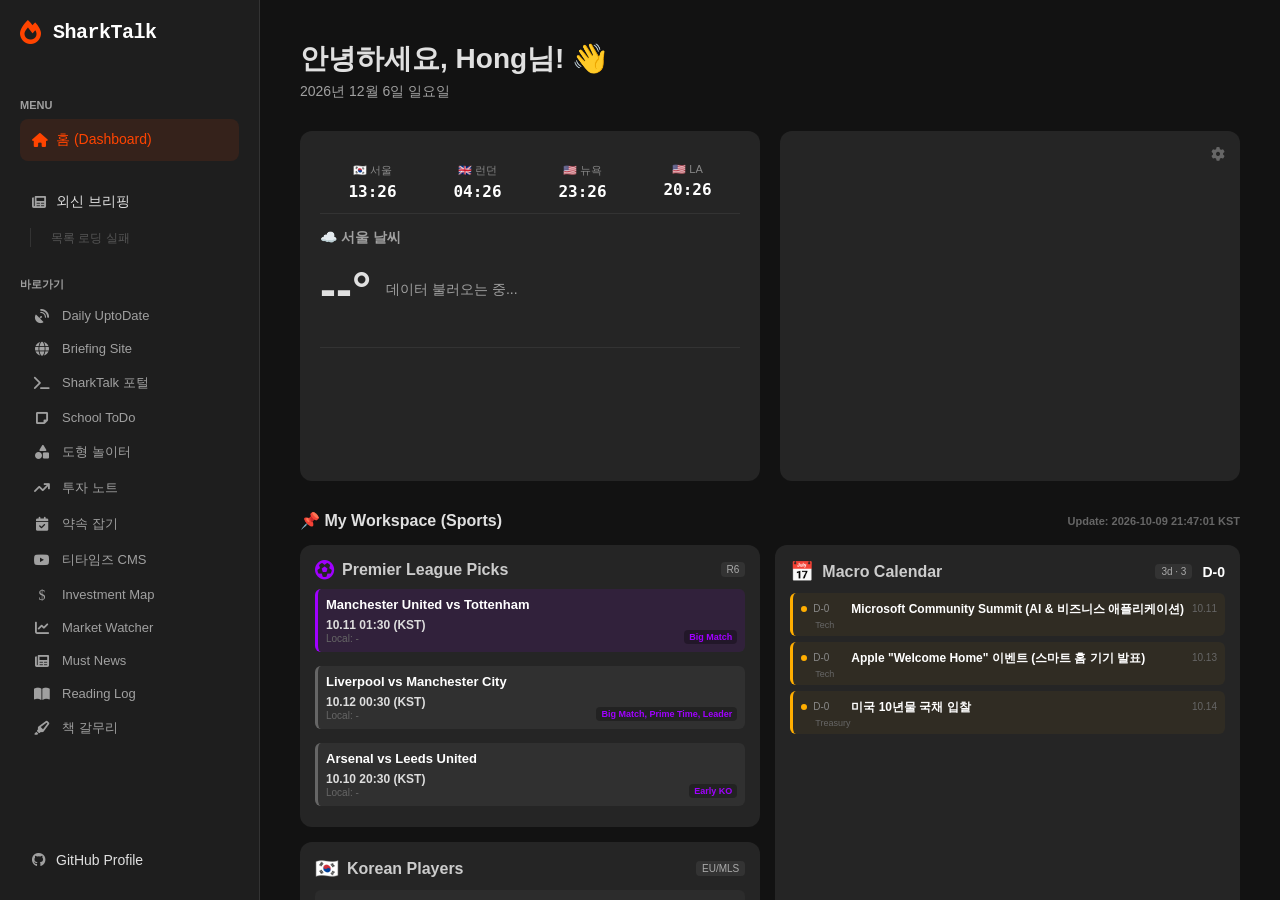
==== commit ec76f94b: "바로가기: 책 갈무리 (books.sharktalk.co.kr) 를 Reading Log 아래에 Co-Authored-By: Claude Opus 5.5 <noreply@anthr" ====
--- a/index.html
+++ b/index.html
@@ -175,6 +175,7 @@
             <a href="https://ndx.sharktalk.co.kr/" target="_blank" class="shortcut-item"><i class="fas fa-chart-line"></i><span>Market Watcher</span></a>
             <a href="https://must.sharktalk.co.kr/" target="_blank" class="shortcut-item"><i class="fas fa-newspaper"></i><span>Must News</span></a>
             <a href="https://kid.sharktalk.co.kr/" target="_blank" class="shortcut-item"><i class="fas fa-book-open"></i><span>Reading Log</span></a>
+            <a href="https://books.sharktalk.co.kr/" target="_blank" class="shortcut-item"><i class="fas fa-highlighter"></i><span>책 갈무리</span></a>
         </div>
         <div style="margin-top: auto; padding-top: 20px;">
             <a href="https://github.com/hong4137" target="_blank" class="nav-item"><i class="fab fa-github"></i><span>GitHub Profile</span></a>
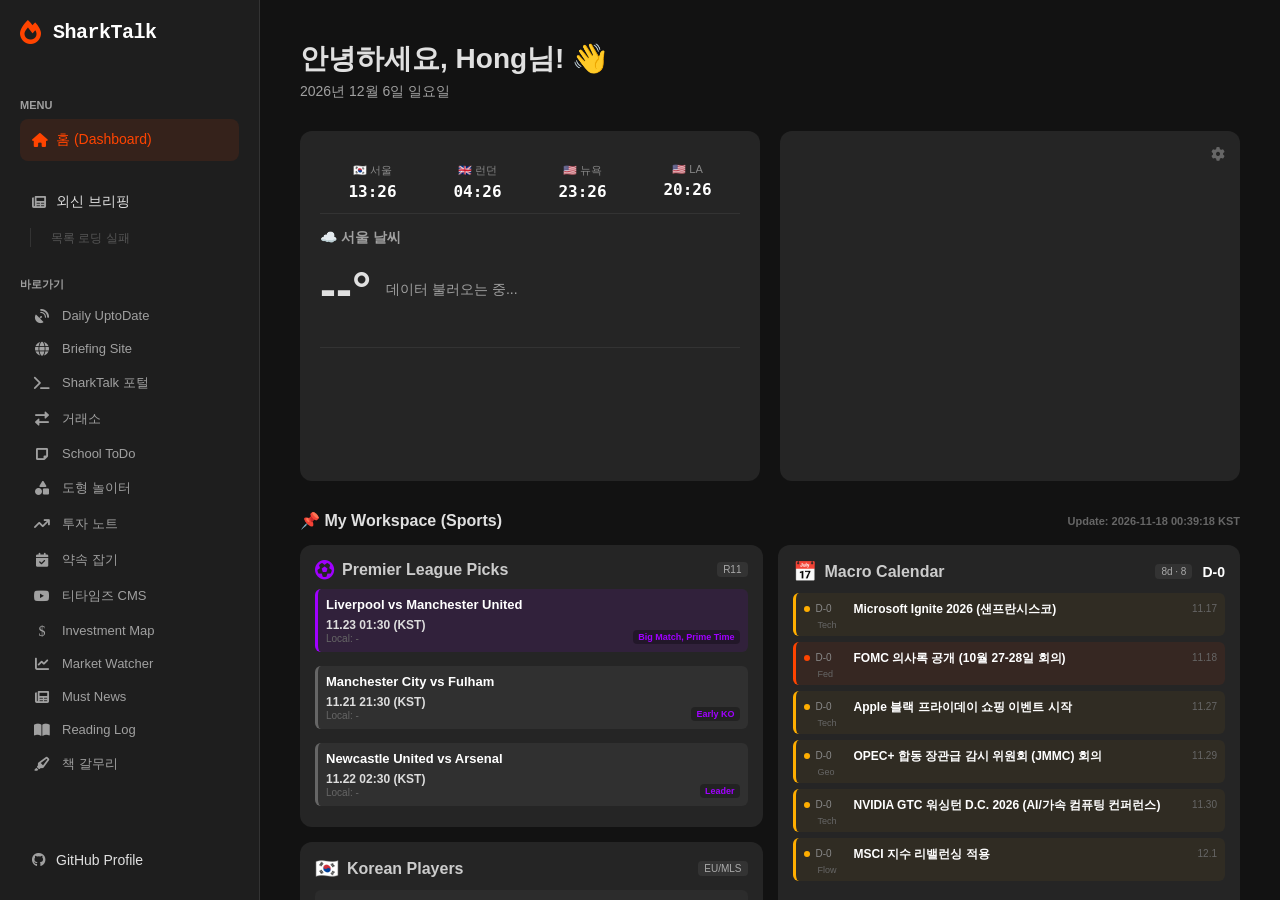
==== commit 77483ad0: "대시보드 바로가기: 거래소(exchange.sharktalk.co.kr) — School ToDo 위 Co-Authored-By: Claude Opus 5.5 <noreply@an" ====
--- a/index.html
+++ b/index.html
@@ -166,6 +166,7 @@
             <a href="https://signal.sharktalk.co.kr/front.html" target="_blank" class="shortcut-item"><i class="fas fa-satellite-dish"></i><span>Daily UptoDate</span></a>
             <a href="https://news.sharktalk.co.kr/" target="_blank" class="shortcut-item"><i class="fas fa-globe"></i><span>Briefing Site</span></a>
             <a href="https://sharktalk.co.kr/" target="_blank" class="shortcut-item"><i class="fas fa-terminal"></i><span>SharkTalk 포털</span></a>
+            <a href="https://exchange.sharktalk.co.kr/" target="_blank" class="shortcut-item"><i class="fas fa-right-left"></i><span>거래소</span></a>
             <a href="https://hong4137.github.io/schooltodo" target="_blank" class="shortcut-item"><i class="fas fa-sticky-note"></i><span>School ToDo</span></a>
             <a href="https://shape.sharktalk.co.kr/" target="_blank" class="shortcut-item"><i class="fas fa-shapes"></i><span>도형 놀이터</span></a>
             <a href="https://cio.sharktalk.co.kr/" target="_blank" class="shortcut-item"><i class="fas fa-arrow-trend-up"></i><span>투자 노트</span></a>
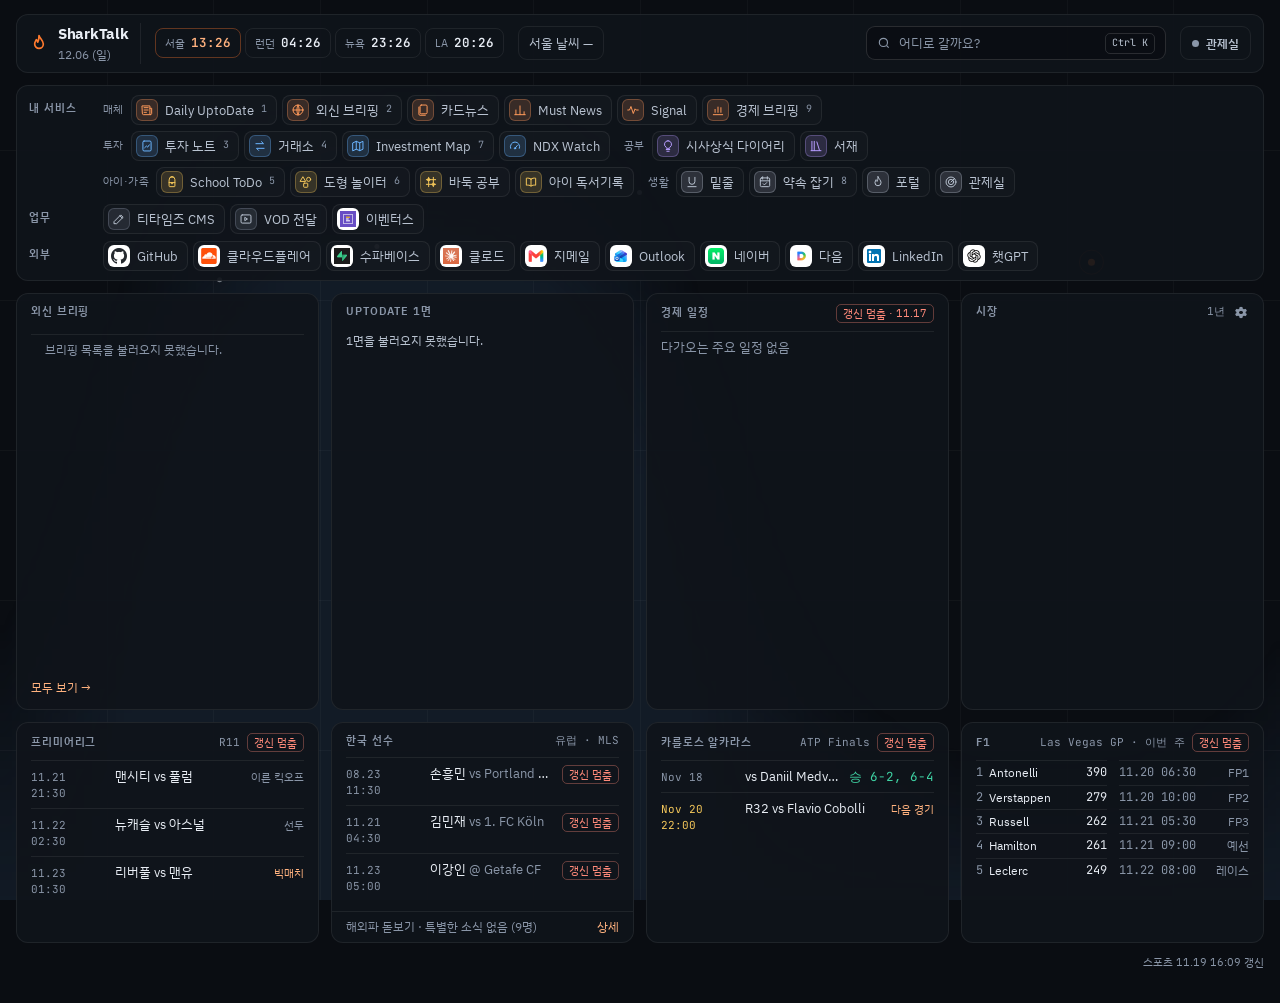
==== commit 8e75ea78: "메인 대시보드 PC 화면 개편 (768px 이상) + 데이터 버그 3건 - PC 화면: 맨 위 줄(시계·날씨 알약·Ctrl+K·관제실 상태), 바로가기 3줄(갈래 색 아이콘·숫자키" ====
--- a/index.html
+++ b/index.html
@@ -11,6 +11,10 @@
     <meta name="apple-mobile-web-app-title" content="Dashboard">
     <link rel="apple-touch-icon" href="/icons/icon-192.png">
     <link href="https://cdnjs.cloudflare.com/ajax/libs/font-awesome/6.0.0/css/all.min.css" rel="stylesheet">
+    <link rel="preconnect" href="https://fonts.googleapis.com">
+    <link rel="preconnect" href="https://fonts.gstatic.com" crossorigin>
+    <link rel="stylesheet" href="https://fonts.googleapis.com/css2?family=IBM+Plex+Sans+KR:wght@400;500;600;700&family=JetBrains+Mono:wght@400;600;700&display=swap" media="(min-width: 768px)">
+    <link rel="stylesheet" href="/pc.css?v=20261120c">
     <style>
         :root {
             --sidebar-width: 260px;
@@ -141,6 +145,96 @@
     </style>
 </head>
 <body>
+    <!-- ═══ PC 화면 (768px 이상) — pc.css / pc.js. 768px 미만은 아래 옛 화면 그대로 ═══ -->
+    <canvas id="sky" aria-hidden="true"></canvas>
+    <div id="pc">
+        <header class="panel top">
+            <a class="brand" href="./" title="새로 고침">
+                <svg width="20" height="20" viewBox="0 0 24 24" fill="none" stroke="#FF7A2E" stroke-width="2" stroke-linecap="round" stroke-linejoin="round" aria-hidden="true"><path d="M12 3c1.2 3.8 5.2 5.8 5.2 10.2a5.2 5.2 0 0 1-10.4 0c0-2.4 1.4-3.6 2-5.2 1 1 1.6 2 1.6 3.1 1-1.6 1.6-4.1 1.6-8.1z"/></svg>
+                <div><b>SharkTalk</b><br><span id="pcToday"></span></div>
+            </a>
+            <div class="clocks" id="pcClocks" aria-label="세계 시계"></div>
+            <div class="wx">
+                <button type="button" class="wx-btn" id="pcWxBtn" aria-expanded="false" aria-controls="pcWxPop">서울 날씨 …</button>
+                <div class="pop wx-pop" id="pcWxPop" hidden></div>
+            </div>
+            <button type="button" class="cmd" id="pcCmd">
+                <svg width="14" height="14" viewBox="0 0 24 24" fill="none" stroke="currentColor" stroke-width="2" aria-hidden="true"><circle cx="11" cy="11" r="7"/><path d="m20 20-3.5-3.5"/></svg>
+                어디로 갈까요?
+                <span class="kbd">Ctrl K</span>
+            </button>
+            <a class="ops" id="pcOps" href="https://vaaj-35yd.sharktalk.co.kr/" target="_blank" rel="noopener" title="관제실 열기"><span class="dot"></span><span id="pcOpsTxt">관제실</span></a>
+        </header>
+
+        <nav class="panel launch" aria-label="바로가기">
+            <div class="lrow"><h2 class="label">내 서비스</h2><div class="clusters" id="pcMine"></div></div>
+            <div class="lrow"><h2 class="label">업무</h2><div class="chips" id="pcWork"></div></div>
+            <div class="lrow"><h2 class="label">외부</h2><div class="chips" id="pcExt"></div></div>
+        </nav>
+
+        <div class="grid4">
+            <section class="panel brief">
+                <div class="head">
+                    <a class="label" href="https://news.sharktalk.co.kr/" target="_blank" rel="noopener">외신 브리핑</a>
+                    <span class="num" id="pcEd" style="font-size:11px;color:var(--accent-ink)"></span>
+                    <div class="tabs" id="pcTabs" role="tablist" aria-label="브리핑 묶음"></div>
+                </div>
+                <ol class="news" id="pcNews"><li class="sk"></li><li class="sk"></li><li class="sk"></li><li class="sk"></li></ol>
+                <div class="more"><a id="pcAllLink" href="https://news.sharktalk.co.kr/" target="_blank" rel="noopener">모두 보기 →</a></div>
+            </section>
+
+            <section class="panel utd-panel">
+                <div class="head"><a class="label" href="https://signal.sharktalk.co.kr/front.html" target="_blank" rel="noopener">UPTODATE 1면</a><span class="meta" id="pcUtdMeta"></span></div>
+                <a class="utd" id="pcUtd" href="https://signal.sharktalk.co.kr/front.html" target="_blank" rel="noopener"><span class="sk" style="margin:4px 0"></span></a>
+            </section>
+
+            <section class="panel">
+                <div class="head"><h2 class="label">경제 일정</h2><span class="meta" id="pcCalMeta"></span></div>
+                <ul class="cal" id="pcCal"></ul>
+            </section>
+
+            <section class="panel market">
+                <div class="head"><h2 class="label">시장</h2><span class="meta">1년</span><button type="button" id="pcStockBtn" title="종목 편집" aria-label="종목 편집"><i class="fas fa-cog"></i></button></div>
+                <div class="tv tradingview-widget-container" id="pcTv"></div>
+            </section>
+
+            <section class="panel sport">
+                <div class="head"><a class="label" href="https://www.premierleague.com" target="_blank" rel="noopener">프리미어리그</a><span class="meta" id="pcEplMeta"></span></div>
+                <div class="rows" id="pcEpl"><div class="sk"></div></div>
+            </section>
+
+            <section class="panel sport">
+                <div class="head"><h2 class="label">한국 선수</h2><span class="meta">유럽 · MLS</span></div>
+                <div class="rows" id="pcKr"><div class="sk"></div></div>
+                <div class="foot ovwrap" id="pcOvFoot">
+                    <span id="pcOvSum">해외파 돋보기 …</span>
+                    <button type="button" id="pcOvBtn" aria-expanded="false" aria-controls="pcOvPop">상세</button>
+                    <div class="pop ov-pop" id="pcOvPop" hidden></div>
+                </div>
+            </section>
+
+            <section class="panel sport">
+                <div class="head"><h2 class="label">카를로스 알카라스</h2><span class="meta" id="pcTenMeta"></span></div>
+                <div class="rows" id="pcTen"><div class="sk"></div></div>
+            </section>
+
+            <section class="panel sport">
+                <div class="head"><a class="label" href="https://www.formula1.com" target="_blank" rel="noopener">F1</a><span class="meta" id="pcF1Meta"></span></div>
+                <div class="f1" id="pcF1"><div class="sk"></div></div>
+            </section>
+        </div>
+
+        <p class="note"><span id="pcSportsAt"></span></p>
+
+        <div class="pal-bg" id="pcPal" hidden>
+            <div class="pal" role="dialog" aria-modal="true" aria-label="빠른 이동">
+                <label for="pcPalIn" class="sr">검색어</label>
+                <input id="pcPalIn" type="text" placeholder="서비스·도구·기사 제목 (Esc 닫기)" autocomplete="off">
+                <ul id="pcPalList" role="listbox"></ul>
+            </div>
+        </div>
+    </div>
+
     <div class="mobile-header">
         <a href="./" class="mobile-brand" style="text-decoration:none;"><i class="fas fa-fire" style="color:var(--accent-color);"></i> SharkTalk</a>
         <button class="hamburger-btn" onclick="toggleSidebar()"><i class="fas fa-bars"></i></button>
@@ -390,6 +484,8 @@
         }
 
         function loadTradingViewWidget() {
+            // PC 화면이면 시장 칸(pc.js)에 그린다 — 종목 편집(저장) 뒤에도 같은 길로 들어온다
+            if (window.pcIsPC && window.pcIsPC() && window.pcRenderMarket) { window.pcRenderMarket(currentStocks); return; }
             const c = document.getElementById('tradingview-container'); c.innerHTML = '<div class="tradingview-widget-container__widget"></div>';
             const s = document.createElement('script'); s.type = 'text/javascript'; s.src = 'https://s3.tradingview.com/external-embedding/embed-widget-market-overview.js'; s.async = true;
             s.innerHTML = JSON.stringify({ "colorTheme": "dark", "dateRange": "12M", "showChart": true, "locale": "kr", "largeChartUrl": "", "isTransparent": true, "showSymbolLogo": true, "width": "100%", "height": "400", "tabs": [{ "title": "관심 종목", "symbols": currentStocks }] });
@@ -756,10 +852,18 @@
             } catch (e) { console.log("Weather Error", e); }
         }
 
-        document.getElementById('current-date').innerText = new Date().toLocaleDateString('ko-KR', { year: 'numeric', month: 'long', day: 'numeric', weekday: 'long' });
-        updateWorldClock(); setInterval(updateWorldClock, 60000);
-        loadBriefingMenu(); loadSportsData(); loadOverseasData(); loadMacroCalendar(); loadWeather(); loadTradingViewWidget(); renderQuickLinks();
+        // 옛 화면(768px 미만) 시작 — PC 화면에서는 pc.js 가 따로 불러오므로 건너뛴다.
+        // 창을 줄여 휴대폰 폭이 되면 그때 한 번 시작한다 (pc.js 가 window.oldStart 를 부른다).
+        let oldStarted = false;
+        window.oldStart = function () {
+            if (oldStarted) return; oldStarted = true;
+            document.getElementById('current-date').innerText = new Date().toLocaleDateString('ko-KR', { year: 'numeric', month: 'long', day: 'numeric', weekday: 'long' });
+            updateWorldClock(); setInterval(updateWorldClock, 60000);
+            loadBriefingMenu(); loadSportsData(); loadOverseasData(); loadMacroCalendar(); loadWeather(); loadTradingViewWidget(); renderQuickLinks();
+        };
+        if (!window.matchMedia('(min-width: 768px)').matches) window.oldStart();
         if ('serviceWorker' in navigator) { navigator.serviceWorker.register('/sw.js').catch(() => {}); }
     </script>
+    <script src="/pc.js?v=20261120"></script>
 </body>
 </html>
--- a/pc.css
+++ b/pc.css
@@ -0,0 +1,207 @@
+/* ═══════════════════════════════════════════════════════════
+   메인 대시보드 PC 화면 (768px 이상) — 2026-11-19 개편
+   정본 시안: 통합 개발/대시보드개편/시안-v2.html
+   4칸 격자 하나: 위 줄(브리핑 2 · 시장 1 · UptoDate+일정 1) / 아래 스포츠 4장.
+   768px 미만은 이 파일이 아무것도 바꾸지 않는다 — 옛 화면 그대로.
+   ═══════════════════════════════════════════════════════════ */
+#pc, #sky { display: none; }
+
+@media (min-width: 768px) {
+  /* 옛 화면 감추기 */
+  .mobile-header, .sidebar, .main-content, #sidebar-overlay { display: none !important; }
+  body { display: block !important; height: auto !important; overflow: auto !important; overflow-x: hidden !important; background: #0A0D12 !important; }
+  #sky { display: block; }
+  #pc { display: flex; }
+}
+
+#pc {
+  color-scheme: dark;
+  --bg:#0A0D12; --surface:#10141B; --surface-2:#141922;
+  --line:rgba(255,255,255,.07); --line-strong:rgba(255,255,255,.13);
+  --fg:#E9EEF5; --fg-2:#B9C3D1; --muted:#8A96A8;
+  --accent:#FF7A2E; --accent-ink:#FFB27F; --accent-soft:rgba(255,122,46,.12);
+  --ok:#3FD3A4; --bad:#FF8A7A; --warn:#F5C85B;
+  --sans:'IBM Plex Sans KR',system-ui,-apple-system,'Malgun Gothic',sans-serif;
+  --mono:'JetBrains Mono',ui-monospace,Consolas,monospace;
+  position:relative; z-index:1; max-width:1440px; margin:0 auto; padding:14px 16px 32px;
+  flex-direction:column; gap:12px;
+  font-family:var(--sans); font-size:13px; line-height:1.45; color:var(--fg); -webkit-font-smoothing:antialiased;
+}
+#pc *{box-sizing:border-box}
+#pc a{color:inherit;text-decoration:none}
+#pc button{font:inherit;color:inherit;background:none;border:0;padding:0;cursor:pointer}
+#pc :focus-visible{outline:2px solid var(--accent);outline-offset:2px;border-radius:6px}
+#pc .num{font-family:var(--mono);font-variant-numeric:tabular-nums}
+#pc h2{margin:0}
+
+#sky{position:fixed;inset:0;width:100%;height:100%;z-index:0;pointer-events:none}
+
+#pc .panel{background:color-mix(in srgb,var(--surface) 92%,transparent);border:1px solid var(--line);border-radius:12px;min-width:0}
+#pc .head{display:flex;align-items:center;gap:8px;padding:10px 14px 8px}
+#pc .label{margin:0;font-size:11px;font-weight:600;letter-spacing:.08em;color:var(--muted)}
+#pc a.label:hover{color:var(--fg)}
+#pc .meta{margin-left:auto;font-family:var(--mono);font-size:11px;color:var(--muted);white-space:nowrap}
+#pc .empty{padding:6px 14px 12px;color:var(--muted);font-size:12px}
+#pc .sk{height:12px;margin:8px 14px;border-radius:6px;background:rgba(255,255,255,.05)}
+#pc .stale{display:inline-block;font-size:10.5px;padding:1px 6px;border-radius:5px;color:var(--bad);border:1px solid rgba(255,138,122,.35);white-space:nowrap;font-family:var(--sans)}
+
+/* 맨 위 줄 */
+#pc .top{display:flex;flex-wrap:wrap;align-items:center;gap:10px 14px;padding:8px 12px}
+#pc .brand{display:flex;align-items:center;gap:9px;padding-right:12px;border-right:1px solid var(--line)}
+#pc .brand b{font-size:15px;letter-spacing:-.02em}
+#pc .brand span{font-size:11.5px;color:var(--muted)}
+#pc .clocks{display:flex;gap:4px;flex-wrap:wrap}
+#pc .clock{display:inline-flex;gap:6px;align-items:baseline;padding:5px 9px;border-radius:8px;border:1px solid var(--line)}
+#pc .clock small{font-size:11px;color:var(--muted)}
+#pc .clock .num{font-size:12.5px;font-weight:600}
+#pc .clock.day .num{color:var(--warn)}
+#pc .clock.home{border-color:rgba(255,122,46,.35)}
+#pc .clock.home .num{color:var(--accent-ink)}
+#pc .wx{position:relative}
+#pc .wx-btn{display:inline-flex;align-items:center;gap:7px;height:34px;padding:0 10px;border-radius:9px;border:1px solid var(--line);color:var(--fg-2)}
+#pc .wx-btn:hover,#pc .wx-btn[aria-expanded="true"]{border-color:var(--line-strong);color:var(--fg)}
+#pc .pop{position:absolute;top:40px;left:0;z-index:20;padding:12px;background:var(--surface-2);border:1px solid var(--line-strong);border-radius:12px;box-shadow:0 18px 40px rgba(0,0,0,.5)}
+#pc .wx-pop{width:330px}
+#pc .hours{display:grid;grid-template-columns:repeat(6,minmax(0,1fr));gap:4px;margin:8px 0 10px}
+#pc .hours div{text-align:center;padding:6px 0;border-radius:7px;background:rgba(255,255,255,.03)}
+#pc .hours small{display:block;font-size:10px;color:var(--muted)}
+#pc .hours i{display:block;font-size:12px;color:var(--fg-2);margin:3px 0}
+#pc .days{display:grid;gap:5px}
+#pc .day-row{display:grid;grid-template-columns:62px 18px 28px 1fr 28px;gap:8px;align-items:center;font-size:12px}
+#pc .day-row i{color:var(--fg-2);font-size:12px}
+#pc .day-row .lo{color:#9EC5FF;text-align:right}
+#pc .track{height:4px;border-radius:9px;background:rgba(255,255,255,.07);position:relative}
+#pc .track i{position:absolute;top:0;bottom:0;border-radius:9px;background:linear-gradient(90deg,#9EC5FF,var(--accent))}
+#pc .cmd{margin-left:auto;display:flex;align-items:center;gap:8px;width:300px;max-width:100%;height:34px;padding:0 10px;border-radius:9px;border:1px solid var(--line-strong);background:rgba(0,0,0,.25);color:var(--muted)}
+#pc .cmd:hover{color:var(--fg);border-color:rgba(255,122,46,.4)}
+#pc .kbd{margin-left:auto;font-family:var(--mono);font-size:10px;padding:2px 6px;border-radius:5px;border:1px solid var(--line-strong);color:var(--fg-2)}
+#pc .ops{display:inline-flex;align-items:center;gap:7px;height:34px;padding:0 11px;border-radius:9px;border:1px solid var(--line);color:var(--fg-2);font-size:12px;font-weight:600}
+#pc .ops.ok{border-color:rgba(63,211,164,.3);color:#9FE9CF}
+#pc .ops.bad{border-color:rgba(255,138,122,.45);color:var(--bad)}
+#pc .dot{width:7px;height:7px;border-radius:50%;background:var(--muted);flex:none}
+#pc .ops.ok .dot{background:var(--ok)}
+#pc .ops.bad .dot{background:var(--bad)}
+
+/* 런처 */
+#pc .launch{display:grid;gap:7px;padding:9px 12px}
+#pc .lrow{display:flex;align-items:flex-start;gap:10px}
+#pc .lrow > .label{width:64px;flex:none;padding-top:6px}
+#pc .chips{display:flex;flex-wrap:wrap;gap:5px;min-width:0}
+#pc .chip{display:inline-flex;align-items:center;gap:7px;height:30px;padding:0 9px 0 4px;border-radius:8px;border:1px solid var(--line);background:rgba(255,255,255,.02);font-size:12.5px;color:var(--fg-2);transition:border-color .12s,color .12s,background .12s}
+#pc .chip:hover,#pc .chip.flash{border-color:rgba(255,122,46,.45);color:var(--fg);background:var(--accent-soft)}
+#pc .chip.down{border-color:rgba(255,138,122,.4)}
+#pc .chip .key{font-family:var(--mono);font-size:10px;color:var(--muted)}
+#pc .ico{position:relative;width:22px;height:22px;border-radius:6px;display:grid;place-items:center;flex:none;
+  background:color-mix(in srgb,var(--tint,#8A96A8) 16%,transparent);color:var(--tint,#B9C3D1);
+  box-shadow:inset 0 0 0 1px color-mix(in srgb,var(--tint,#8A96A8) 30%,transparent)}
+#pc .ico svg{width:14px;height:14px}
+#pc .ico .badge-dot{position:absolute;right:-2px;top:-2px;width:8px;height:8px;border-radius:50%;background:var(--bad);box-shadow:0 0 0 2px var(--surface)}
+#pc .ico.fav{background:#fff;box-shadow:none;overflow:hidden}
+#pc .ico.fav img{width:16px;height:16px;display:block}
+#pc .chip:hover .ico:not(.fav){background:color-mix(in srgb,var(--tint,#8A96A8) 26%,transparent)}
+#pc .clusters{display:flex;flex-wrap:wrap;gap:6px 14px;min-width:0}
+#pc .cluster{display:flex;flex-wrap:wrap;align-items:center;gap:5px}
+#pc .cluster > em{font-style:normal;font-size:10.5px;color:var(--muted);letter-spacing:.04em;margin-right:2px}
+
+/* 4칸 격자 */
+#pc .grid4{display:grid;grid-template-columns:repeat(4,minmax(0,1fr));gap:12px}
+#pc .span2{grid-column:span 2}
+#pc .stack{display:flex;flex-direction:column;gap:12px;min-width:0}
+#pc .stack > .panel:last-child{flex:1}
+
+/* 외신 브리핑 */
+#pc .brief{display:flex;flex-direction:column}
+#pc .tabs{margin-left:auto;display:flex;gap:3px}
+#pc .brief .head{flex-wrap:wrap;row-gap:6px}
+#pc .brief .tabs{flex-basis:100%;margin-left:0}
+#pc .tab{white-space:nowrap;height:24px;padding:0 9px;border-radius:6px;font-size:11.5px;color:var(--muted);border:1px solid transparent}
+#pc .tab:hover{color:var(--fg)}
+#pc .tab[aria-selected="true"]{color:var(--accent-ink);background:var(--accent-soft);border-color:rgba(255,122,46,.35)}
+/* 1열 · 최신 10건 (11-20 사용자). 제목은 한 줄, 넘치면 말줄임(전체 제목은 마우스를 올리면) */
+#pc .news{list-style:none;margin:0;padding:0 14px 6px}
+#pc .news li{border-top:1px solid var(--line)}
+#pc .news a{display:grid;grid-template-columns:38px minmax(0,1fr);gap:8px;align-items:baseline;padding:6px 2px}
+#pc .news a:hover .t{color:#fff}
+#pc .news .d{font-size:11px;color:var(--muted)}
+#pc .news .t{font-size:13px;line-height:1.4;color:var(--fg);white-space:nowrap;overflow:hidden;text-overflow:ellipsis}
+#pc .news li.new .d{color:var(--accent-ink)}
+#pc .more{margin-top:auto;display:flex;justify-content:space-between;align-items:center;padding:4px 14px 12px;font-size:11.5px;color:var(--muted)}
+#pc .more button,#pc .more a{color:var(--accent-ink)}
+
+/* UptoDate */
+#pc .utd{display:block;padding:2px 14px 12px}
+#pc .utd b{display:block;font-size:14px;font-weight:600;line-height:1.4}
+#pc .utd span{display:block;margin-top:3px;font-size:12px;color:var(--fg-2);line-height:1.4}
+#pc .utd-fig{margin:0 0 9px;position:relative;border-radius:8px;overflow:hidden;background:rgba(255,255,255,.04);aspect-ratio:16/9}
+#pc .utd-fig img{width:100%;height:100%;object-fit:cover;display:block}
+#pc .utd-fig figcaption{position:absolute;right:0;bottom:0;padding:2px 6px;font-size:10px;color:#fff;background:rgba(0,0,0,.55);border-top-left-radius:6px}
+#pc .utd .deck{margin:8px 0 0;font-size:12px;line-height:1.55;color:var(--muted);display:-webkit-box;-webkit-box-orient:vertical;-webkit-line-clamp:6;overflow:hidden}
+#pc .utd:hover b{color:#fff;text-decoration:underline;text-decoration-color:rgba(255,122,46,.5);text-underline-offset:3px}
+
+/* 시장 */
+#pc .market{display:flex;flex-direction:column;overflow:hidden}
+#pc .market .head button{color:var(--muted);font-size:12px;padding:0 2px}
+#pc .market .head button:hover{color:var(--fg)}
+#pc .tv{flex:1;min-height:380px;padding:0 4px 4px}
+/* 부모가 color-scheme:dark 이면 밝은 문서 iframe 뒤를 브라우저가 흰색으로 칠한다 → iframe 은 normal */
+#pc .tv iframe{color-scheme:normal}
+
+/* 일정 */
+#pc .cal{list-style:none;margin:0;padding:0 14px 10px}
+#pc .cal li{display:grid;grid-template-columns:40px minmax(0,1fr) auto;gap:8px;align-items:baseline;padding:6px 0;border-top:1px solid var(--line);font-size:12.5px}
+#pc .cal .dd{font-family:var(--mono);font-weight:700;font-size:11px;color:var(--fg-2)}
+#pc .cal .dd.soon{color:var(--accent-ink)}
+#pc .cal .tt{white-space:nowrap;overflow:hidden;text-overflow:ellipsis}
+#pc .cal a.tt:hover{color:#fff}
+#pc .cal .when{font-family:var(--mono);font-size:10.5px;color:var(--muted)}
+#pc .cal .imp5 .tt{font-weight:600}
+
+/* 스포츠 */
+#pc .sport{display:flex;flex-direction:column;position:relative}
+#pc .rows{padding:0 14px 10px}
+#pc .r{display:grid;grid-template-columns:76px minmax(0,1fr) auto;gap:8px;align-items:baseline;padding:6px 0;border-top:1px solid var(--line);font-size:12.5px}
+#pc .r > span:nth-child(2){min-width:0;overflow:hidden;text-overflow:ellipsis;white-space:nowrap}
+#pc .r .w{font-family:var(--mono);font-size:11px;color:var(--muted)}
+#pc .r .w.next{color:var(--warn)}
+#pc .r .sub{color:var(--muted)}
+#pc .r .tag{font-size:10.5px;color:var(--muted);white-space:nowrap}
+#pc .r .tag.hot{color:var(--accent-ink)}
+#pc .up{color:var(--ok)} #pc .dn{color:var(--bad)}
+#pc .f1{display:grid;grid-template-columns:repeat(2,minmax(0,1fr));gap:12px;padding:0 14px 10px;font-size:12px}
+#pc .f1 .x{display:flex;gap:6px;padding:3px 0;border-top:1px solid var(--line)}
+#pc .f1 .x .num:last-child,#pc .f1 .x span:last-child{margin-left:auto}
+#pc .f1 .x.race{color:var(--accent-ink);font-weight:600}
+#pc .f1 .x.q{color:var(--warn)}
+#pc .f1 .x.past{color:var(--muted);font-weight:400}
+#pc .foot{margin-top:auto;padding:7px 14px;border-top:1px solid var(--line);font-size:11.5px;color:var(--muted);display:flex;gap:6px;align-items:center}
+#pc .foot > span{min-width:0;overflow:hidden;text-overflow:ellipsis;white-space:nowrap}
+#pc .foot.hot > span{color:var(--warn)}
+#pc .foot button{margin-left:auto;color:var(--accent-ink);flex:none}
+#pc .ov-pop{top:auto;bottom:38px;left:0;width:min(560px,90vw);max-height:420px;overflow:auto}
+#pc .ov-pop h3{margin:0 0 6px;font-size:11px;font-weight:600;letter-spacing:.08em;color:var(--muted)}
+#pc .ov-issue{padding:6px 0;border-top:1px solid var(--line);font-size:12px}
+#pc .ov-issue b{color:var(--warn);font-weight:600}
+#pc .ov-issue div{color:var(--fg-2);margin-top:2px}
+#pc .ov-row{display:grid;grid-template-columns:52px minmax(0,1fr) minmax(0,1.2fr) 92px 96px;gap:8px;padding:5px 0;border-top:1px solid var(--line);font-size:11.5px;align-items:baseline}
+#pc .ov-row > span{overflow:hidden;text-overflow:ellipsis;white-space:nowrap}
+#pc .ov-row .st{text-align:right;color:var(--fg-2)}
+
+/* 명령 팔레트 */
+#pc .pal-bg{position:fixed;inset:0;z-index:50;background:rgba(4,6,10,.7);display:flex;justify-content:center;align-items:flex-start;padding:110px 16px 0}
+#pc .pal-bg[hidden]{display:none}
+#pc .pal{width:560px;max-width:100%;background:var(--surface-2);border:1px solid var(--line-strong);border-radius:14px;overflow:hidden}
+#pc .pal input{width:100%;height:46px;padding:0 14px;background:transparent;border:0;border-bottom:1px solid var(--line);color:#fff;font:inherit;font-size:14px;outline:none}
+#pc .pal ul{list-style:none;margin:0;padding:6px;max-height:360px;overflow:auto}
+#pc .pal li{display:flex;gap:10px;padding:8px 10px;border-radius:8px;font-size:13px;cursor:pointer}
+#pc .pal li > b{font-weight:400;min-width:0;overflow:hidden;text-overflow:ellipsis;white-space:nowrap}
+#pc .pal li[aria-selected="true"],#pc .pal li:hover{background:var(--accent-soft);color:#fff}
+#pc .pal li span{margin-left:auto;flex:none;font-family:var(--mono);font-size:10.5px;color:var(--muted)}
+#pc .pal .none{color:var(--muted);cursor:default}
+#pc .sr{position:absolute;left:-9999px}
+#pc .note{margin:0;font-size:11px;color:var(--muted);text-align:right}
+
+@media (min-width:768px) and (max-width:1180px){
+  #pc .grid4{grid-template-columns:repeat(2,minmax(0,1fr))}
+  #pc .cmd{order:9;margin-left:0;width:100%}
+}
+@media (prefers-reduced-motion:reduce){#pc *{transition:none!important;animation:none!important}}
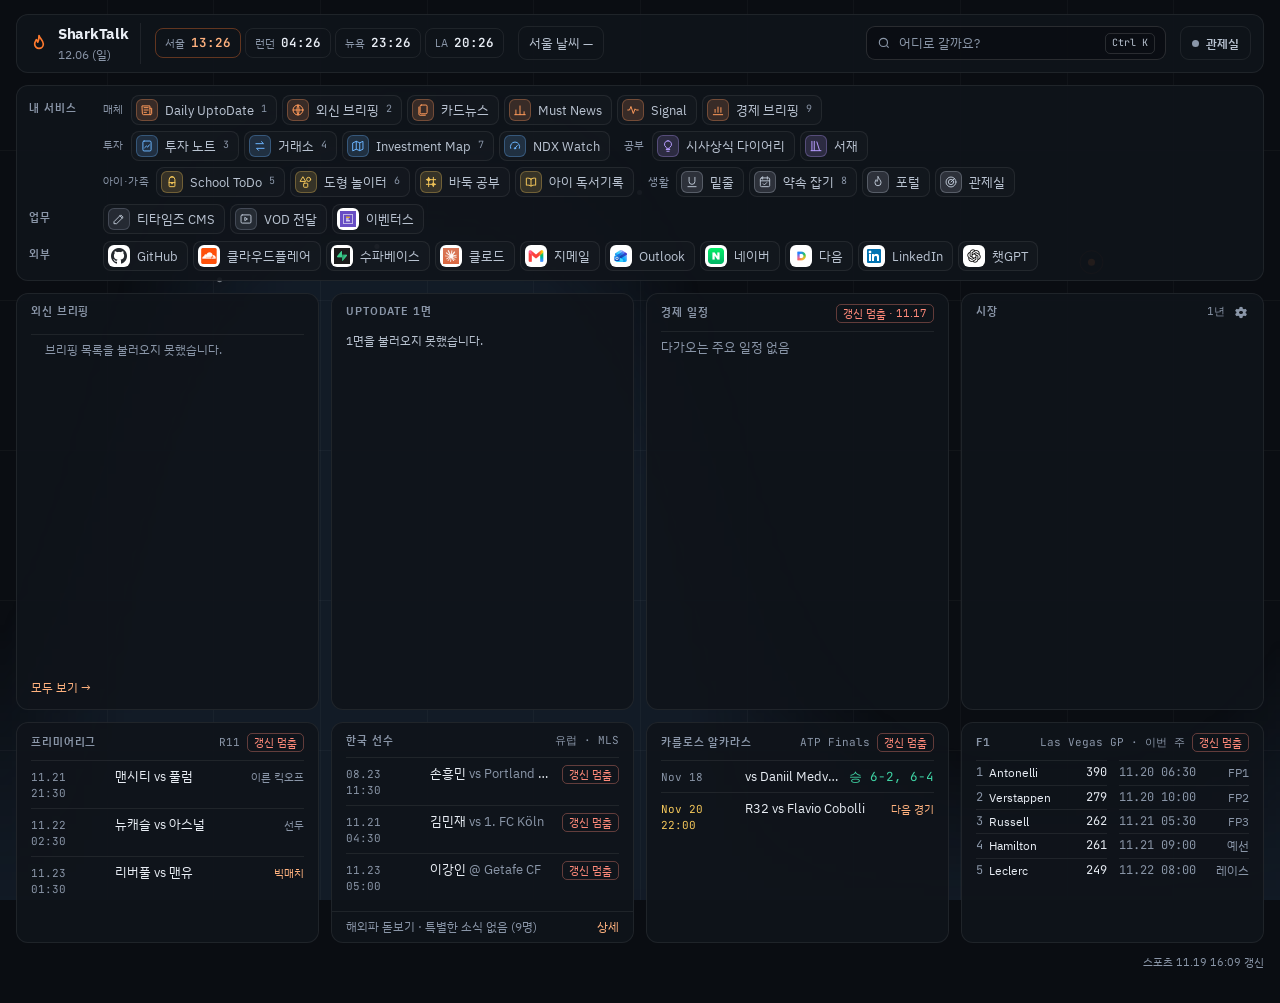
==== commit 2725ec08: "대시보드 파비콘 파일 이름을 중립 이름(f01…)으로 — 광고 차단 확장이 github.png·gmail.png 등을 막아 흰 칸으로 보임 Co-Authored-By: Claude" ====
--- a/index.html
+++ b/index.html
@@ -864,6 +864,6 @@
         if (!window.matchMedia('(min-width: 768px)').matches) window.oldStart();
         if ('serviceWorker' in navigator) { navigator.serviceWorker.register('/sw.js').catch(() => {}); }
     </script>
-    <script src="/pc.js?v=20261120"></script>
+    <script src="/pc.js?v=20261120d"></script>
 </body>
 </html>
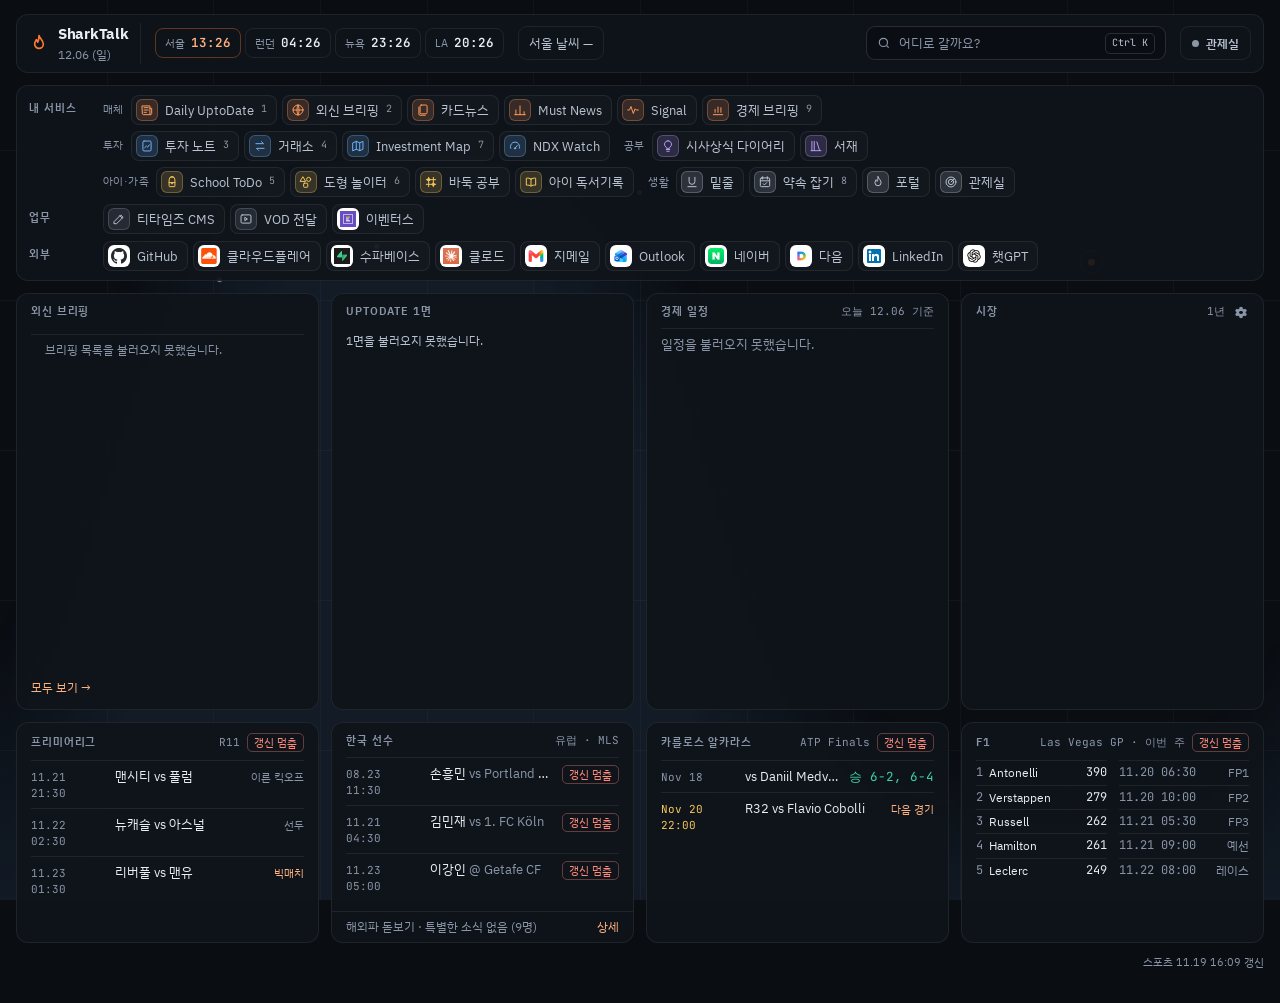
==== commit 69d2af89: "경제 일정을 Daily UptoDate 하나로 합침 — 대시보드(PC·모바일)는 Signal data/calendar.json(오늘~10일)을 읽고, catalysts 자동 수집은" ====
--- a/index.html
+++ b/index.html
@@ -590,10 +590,19 @@
 
         async function loadMacroCalendar() {
             try {
-                const r = await fetch('./catalysts.json?v=' + Date.now());
+                // 2026-11-20: catalysts.json 수집을 끄고 Daily UptoDate 경제 일정(오늘~10일 뒤) 하나로 합침.
+                // 카드 모양은 그대로 두고 필드만 옮겨 담는다. 지난 일정·중요도 3 (3일 뒤부터)은 뺀다.
+                const r = await fetch('https://signal.sharktalk.co.kr/data/calendar.json?v=' + Date.now());
                 if (!r.ok) throw new Error('fail');
                 const data = await r.json();
-                renderMacroCard(data);
+                const today = new Intl.DateTimeFormat('en-CA', { timeZone: 'Asia/Seoul' }).format(new Date());
+                const dd = (d) => Math.round((Date.parse(d) - Date.parse(today)) / 86400000);
+                const events = (data.events || [])
+                    .filter(e => e.verified !== false && e.date >= today && (dd(e.date) <= 2 || e.importance >= 4))
+                    // 'YYYY-MM-DD' 만 주면 브라우저가 UTC 자정(=서울 09시)으로 읽어 D-day 가 하루 크게 나온다 → 현지 자정으로
+                    .map(e => ({ date: e.date + 'T00:00:00', title: e.title, importance: e.importance, category: e.category,
+                                 consensus: e.consensus, source_url: e.source }));
+                renderMacroCard({ generated_at: data.generated_at, events });
             } catch (e) {
                 console.error('Macro Error:', e);
                 const el = document.getElementById('macro-content');
@@ -864,6 +873,6 @@
         if (!window.matchMedia('(min-width: 768px)').matches) window.oldStart();
         if ('serviceWorker' in navigator) { navigator.serviceWorker.register('/sw.js').catch(() => {}); }
     </script>
-    <script src="/pc.js?v=20261120d"></script>
+    <script src="/pc.js?v=20261120e"></script>
 </body>
 </html>
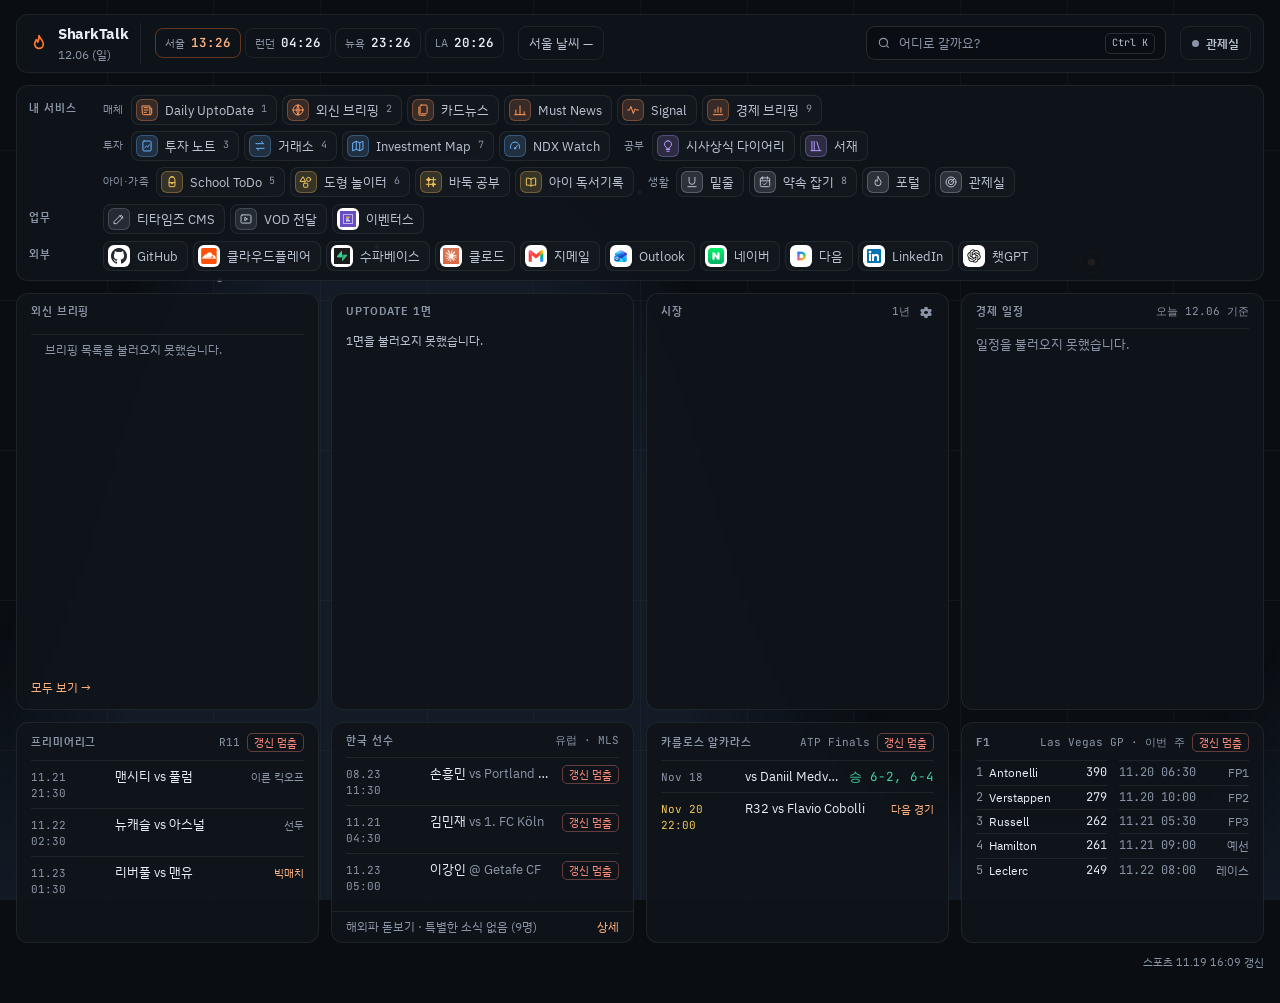
==== commit 7e0fd56d: "대시보드 PC: 시장 칸과 경제 일정 칸 자리 바꿈 (사용자 요청) Co-Authored-By: Claude Opus 5.5 <noreply@anthropic.com>" ====
--- a/index.html
+++ b/index.html
@@ -188,14 +188,14 @@
                 <a class="utd" id="pcUtd" href="https://signal.sharktalk.co.kr/front.html" target="_blank" rel="noopener"><span class="sk" style="margin:4px 0"></span></a>
             </section>
 
+            <section class="panel market">
+                <div class="head"><h2 class="label">시장</h2><span class="meta">1년</span><button type="button" id="pcStockBtn" title="종목 편집" aria-label="종목 편집"><i class="fas fa-cog"></i></button></div>
+                <div class="tv tradingview-widget-container" id="pcTv"></div>
+            </section>
+
             <section class="panel">
                 <div class="head"><h2 class="label">경제 일정</h2><span class="meta" id="pcCalMeta"></span></div>
                 <ul class="cal" id="pcCal"></ul>
-            </section>
-
-            <section class="panel market">
-                <div class="head"><h2 class="label">시장</h2><span class="meta">1년</span><button type="button" id="pcStockBtn" title="종목 편집" aria-label="종목 편집"><i class="fas fa-cog"></i></button></div>
-                <div class="tv tradingview-widget-container" id="pcTv"></div>
             </section>
 
             <section class="panel sport">
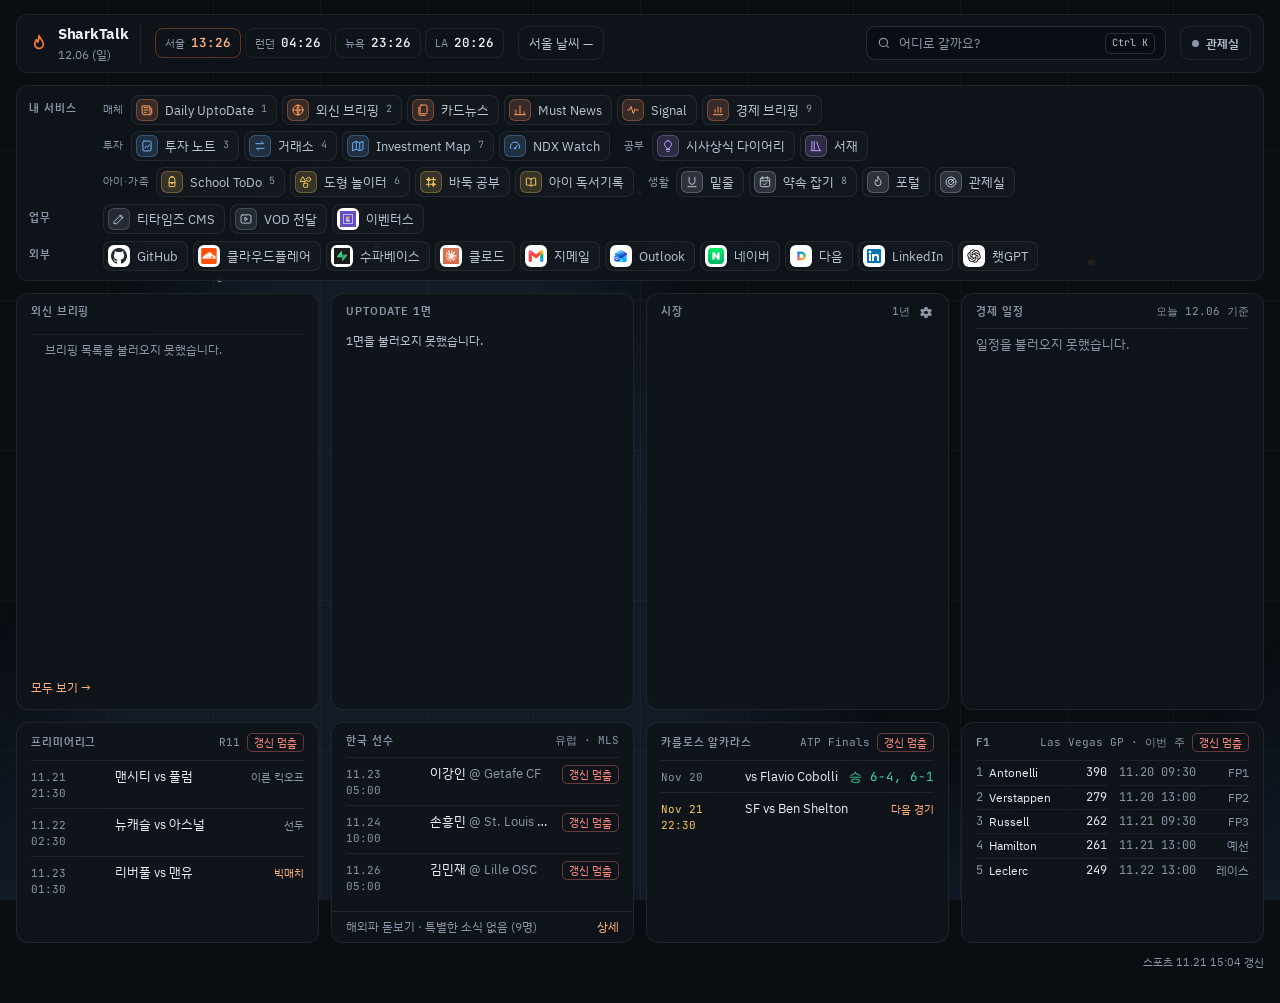
==== commit 4bfa1860: "PC 시장 카드: 위젯을 0.8배로 줄여 5종목이 스크롤 없이 보이게 TradingView 종목 줄은 iframe 안이라 CSS가 닿지 않아, 위젯을 1/0.8 크기로 그린 뒤 줄" ====
--- a/index.html
+++ b/index.html
@@ -14,7 +14,7 @@
     <link rel="preconnect" href="https://fonts.googleapis.com">
     <link rel="preconnect" href="https://fonts.gstatic.com" crossorigin>
     <link rel="stylesheet" href="https://fonts.googleapis.com/css2?family=IBM+Plex+Sans+KR:wght@400;500;600;700&family=JetBrains+Mono:wght@400;600;700&display=swap" media="(min-width: 768px)">
-    <link rel="stylesheet" href="/pc.css?v=20261120c">
+    <link rel="stylesheet" href="/pc.css?v=20261121a">
     <style>
         :root {
             --sidebar-width: 260px;
@@ -873,6 +873,6 @@
         if (!window.matchMedia('(min-width: 768px)').matches) window.oldStart();
         if ('serviceWorker' in navigator) { navigator.serviceWorker.register('/sw.js').catch(() => {}); }
     </script>
-    <script src="/pc.js?v=20261120e"></script>
+    <script src="/pc.js?v=20261121a"></script>
 </body>
 </html>
--- a/pc.css
+++ b/pc.css
@@ -142,7 +142,11 @@
 #pc .market{display:flex;flex-direction:column;overflow:hidden}
 #pc .market .head button{color:var(--muted);font-size:12px;padding:0 2px}
 #pc .market .head button:hover{color:var(--fg)}
-#pc .tv{flex:1;min-height:380px;padding:0 4px 4px}
+#pc .tv{flex:1;min-height:380px;padding:0 4px 4px;position:relative;overflow:hidden}
+/* 2026-11-21: 위젯 안 종목 줄(로고·두 줄 이름·큰 가격)은 iframe 안이라 CSS 가 안 닿는다 →
+   위젯을 1/s 크기로 그린 뒤 s 배로 줄여 옆 카드 글자 밀도에 맞춘다(5종목이 스크롤 없이 보이게) */
+/* 위젯이 컨테이너에 style="width:100%;height:100%" 를 써 넣으므로 크기는 !important */
+#pc .tvz{--s:.8;position:absolute;left:4px;top:0;width:calc((100% - 8px) / var(--s))!important;height:calc((100% - 4px) / var(--s))!important;transform:scale(var(--s));transform-origin:0 0}
 /* 부모가 color-scheme:dark 이면 밝은 문서 iframe 뒤를 브라우저가 흰색으로 칠한다 → iframe 은 normal */
 #pc .tv iframe{color-scheme:normal}
 
